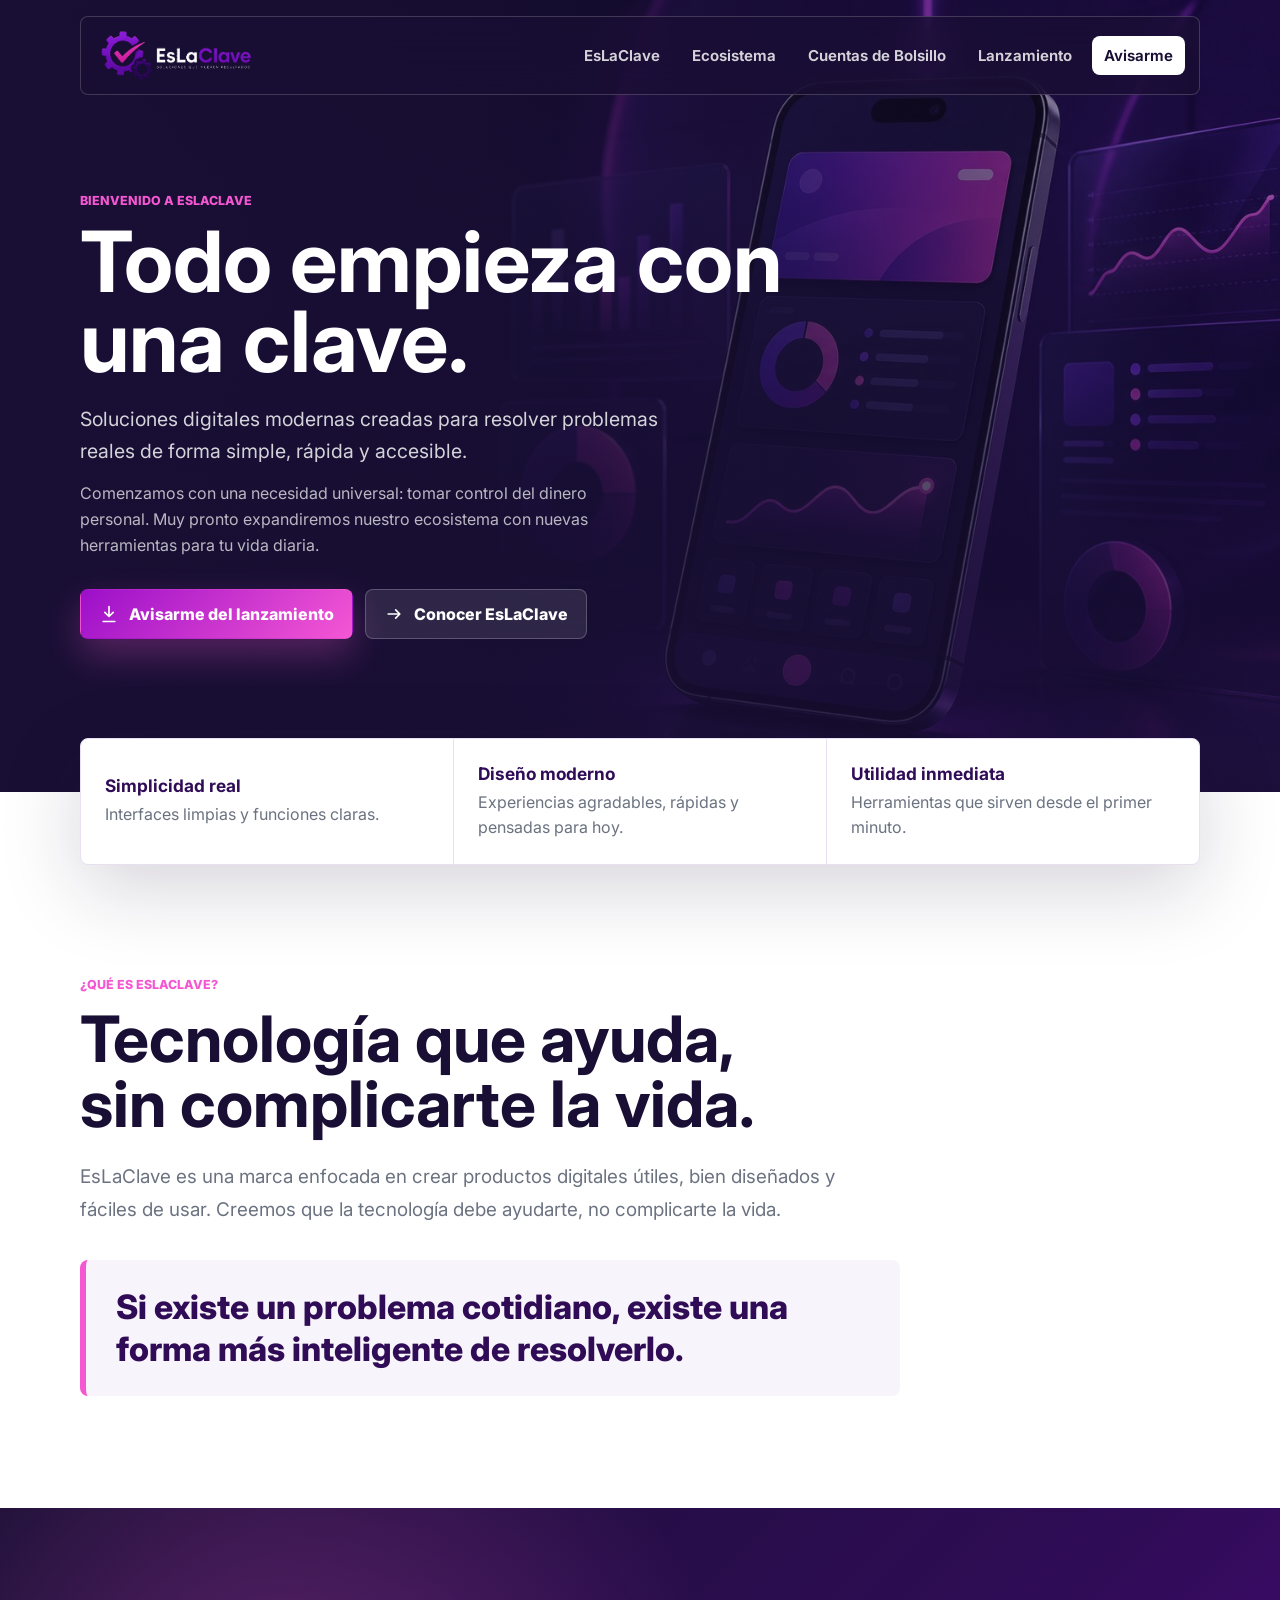
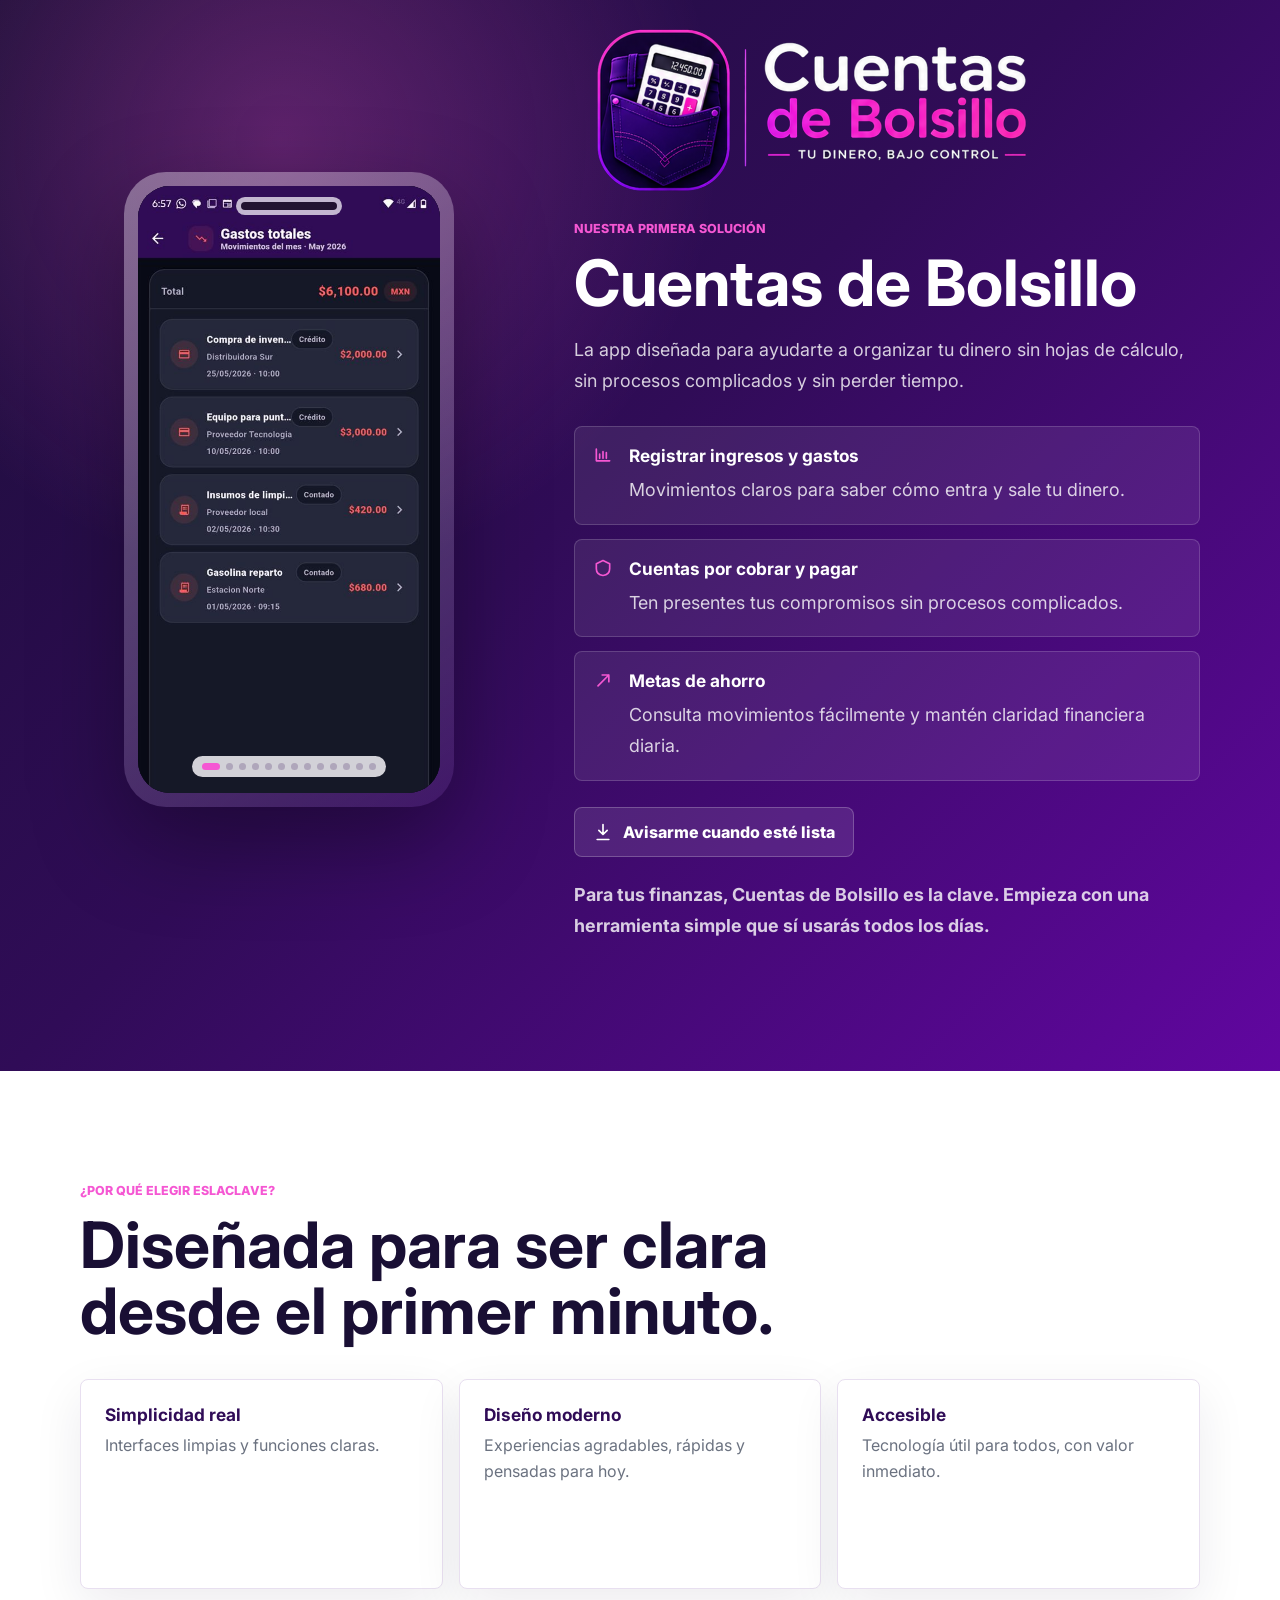
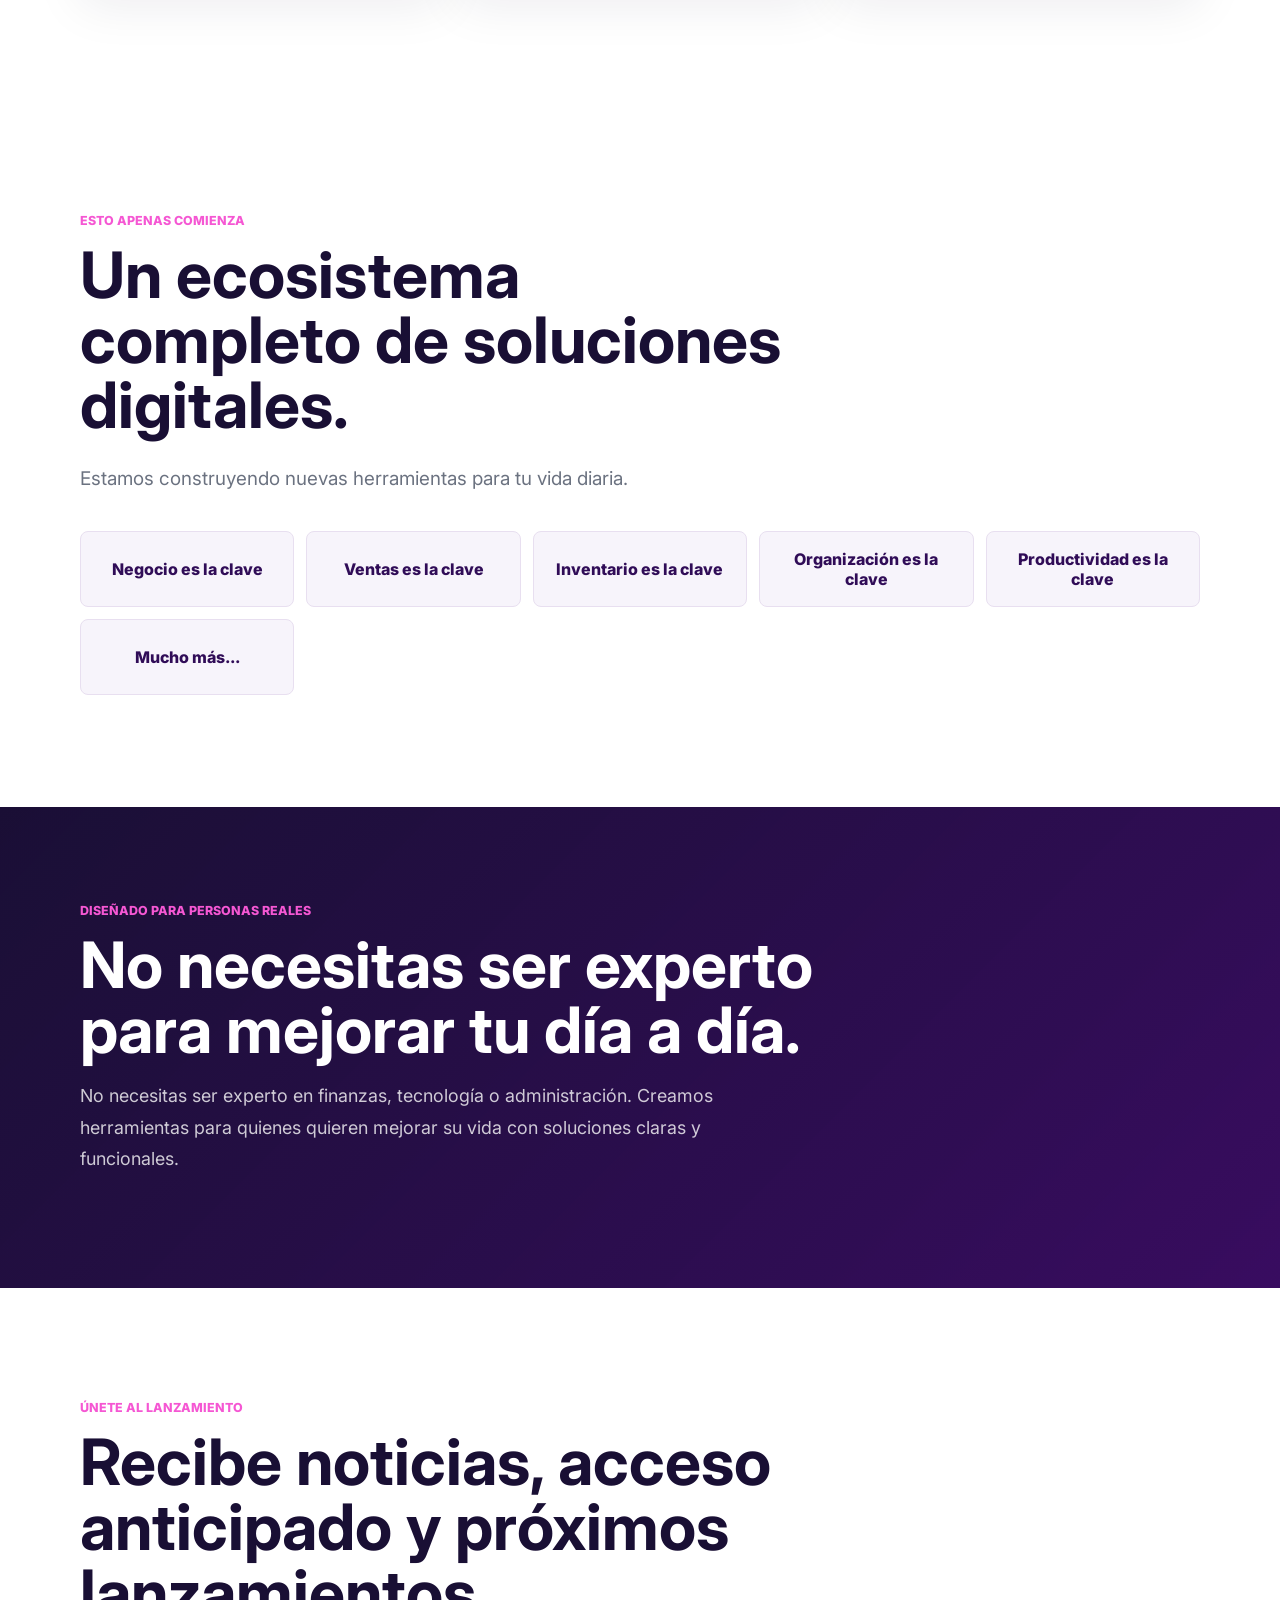
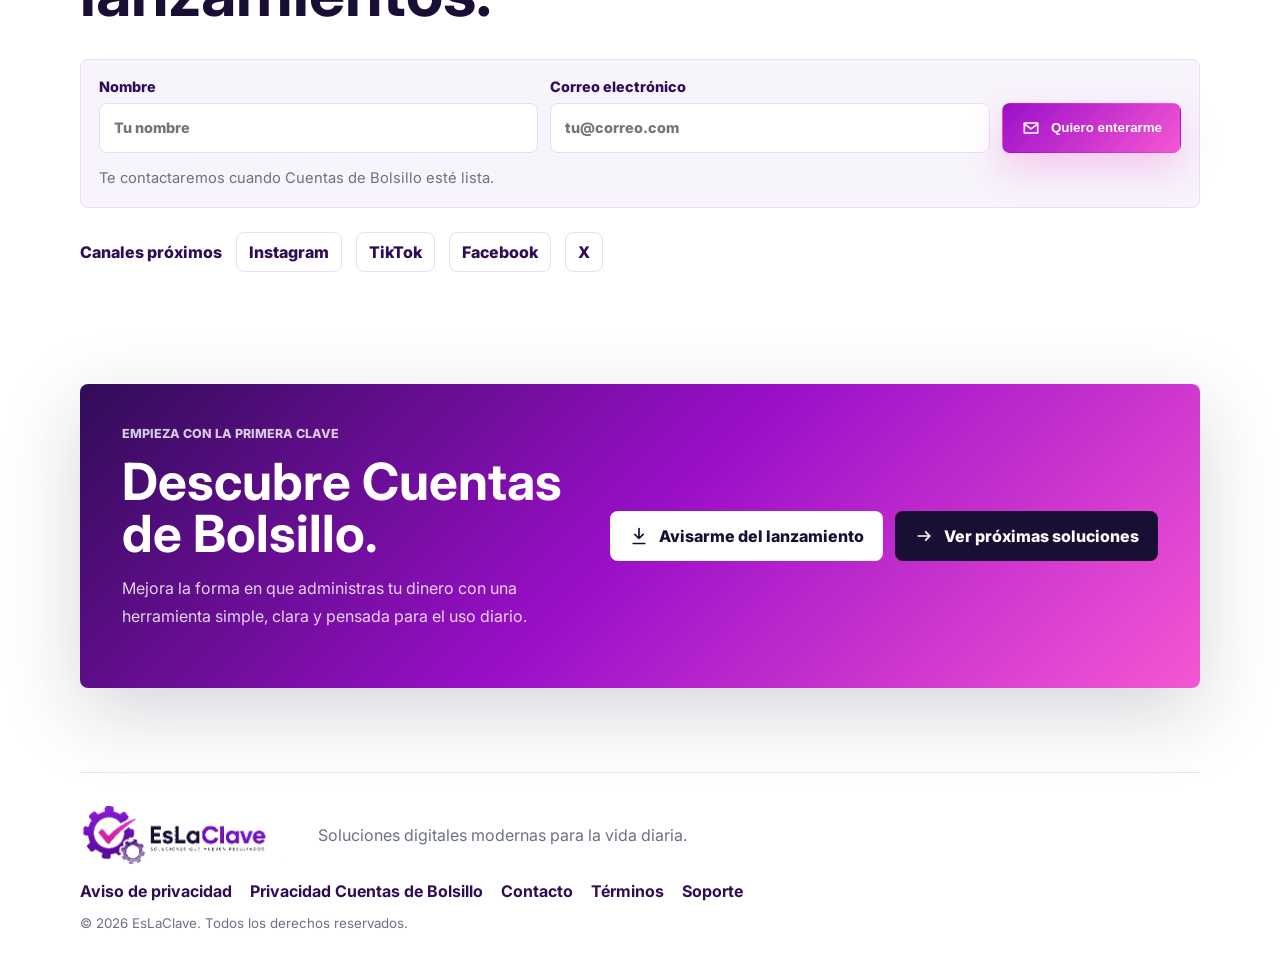
==== index.html @ a1407594 "Commit inicial" ====
<!doctype html>
<html lang="es">
  <head>
    <meta charset="utf-8">
    <meta name="viewport" content="width=device-width, initial-scale=1">
    <meta
      name="description"
      content="EsLaClave es un ecosistema de soluciones digitales simples, útiles y accesibles. Conoce Cuentas de Bolsillo, la app para organizar tus finanzas personales."
    >
    <title>EsLaClave | Soluciones digitales simples</title>
    <meta name="theme-color" content="#190f34">
    <link rel="icon" href="assets/brand/eslaclave-favicon.png" type="image/png" sizes="512x512">
    <link rel="apple-touch-icon" href="assets/brand/eslaclave-favicon.png">
    <link rel="preload" href="assets/eslaclave-hero-soluciones-digitales.jpg" as="image">
    <link rel="preconnect" href="https://fonts.googleapis.com">
    <link rel="preconnect" href="https://fonts.gstatic.com" crossorigin>
    <link
      href="https://fonts.googleapis.com/css2?family=Inter:wght@400;500;600;700;800&display=swap"
      rel="stylesheet"
    >
    <link rel="stylesheet" href="styles.css">
  </head>
  <body>
    <header class="site-header" data-header>
      <a class="brand" href="#inicio" aria-label="EsLaClave inicio">
        <img class="brand-logo" src="assets/brand/eslaclave-logo-horizontal-transparent.png" alt="EsLaClave">
      </a>

      <button class="menu-button" type="button" aria-label="Abrir navegación" aria-expanded="false" data-menu-button>
        <svg aria-hidden="true" viewBox="0 0 24 24">
          <path d="M4 7h16M4 12h16M4 17h16"></path>
        </svg>
      </button>

      <nav class="site-nav" aria-label="Navegación principal" data-nav>
        <a href="#que-es">EsLaClave</a>
        <a href="#ecosistema">Ecosistema</a>
        <a href="#producto">Cuentas de Bolsillo</a>
        <a href="#lanzamiento">Lanzamiento</a>
        <a class="nav-cta" href="#lanzamiento">Avisarme</a>
      </nav>
    </header>

    <main>
      <section class="hero" id="inicio" aria-labelledby="hero-title">
        <picture class="hero-media" aria-hidden="true">
          <source srcset="assets/eslaclave-hero-soluciones-digitales.jpg" type="image/jpeg">
          <img class="hero-image" src="assets/eslaclave-hero-soluciones-digitales.png" alt="">
        </picture>
        <div class="hero-overlay" aria-hidden="true"></div>
        <div class="hero-content">
          <p class="eyebrow">Bienvenido a EsLaClave</p>
          <h1 id="hero-title">Todo empieza con una clave.</h1>
          <p class="hero-copy">
            Soluciones digitales modernas creadas para resolver problemas reales de forma
            simple, rápida y accesible.
          </p>
          <p class="hero-copy hero-copy-secondary">
            Comenzamos con una necesidad universal: tomar control del dinero personal.
            Muy pronto expandiremos nuestro ecosistema con nuevas herramientas para tu vida diaria.
          </p>
          <div class="hero-actions">
            <a class="button button-primary" href="#descarga">
              <svg aria-hidden="true" viewBox="0 0 24 24">
                <path d="M12 3v12m0 0 5-5m-5 5-5-5M5 21h14"></path>
              </svg>
              Avisarme del lanzamiento
            </a>
            <a class="button button-secondary" href="#que-es">
              <svg aria-hidden="true" viewBox="0 0 24 24">
                <path d="M5 12h14m0 0-5-5m5 5-5 5"></path>
              </svg>
              Conocer EsLaClave
            </a>
          </div>
        </div>
      </section>

      <section class="trust-strip" aria-label="Promesas de marca">
        <div>
          <strong>Simplicidad real</strong>
          <span>Interfaces limpias y funciones claras.</span>
        </div>
        <div>
          <strong>Diseño moderno</strong>
          <span>Experiencias agradables, rápidas y pensadas para hoy.</span>
        </div>
        <div>
          <strong>Utilidad inmediata</strong>
          <span>Herramientas que sirven desde el primer minuto.</span>
        </div>
      </section>

      <section class="section about" id="que-es">
        <div class="section-heading">
          <p class="eyebrow">¿Qué es EsLaClave?</p>
          <h2>Tecnología que ayuda, sin complicarte la vida.</h2>
        </div>
        <p class="section-lead">
          EsLaClave es una marca enfocada en crear productos digitales útiles, bien diseñados
          y fáciles de usar. Creemos que la tecnología debe ayudarte, no complicarte la vida.
        </p>
        <blockquote class="brand-quote">
          Si existe un problema cotidiano, existe una forma más inteligente de resolverlo.
        </blockquote>
      </section>

      <section class="product-band" id="producto" aria-labelledby="product-title">
        <div class="phone-shell" aria-label="Capturas de Cuentas de Bolsillo">
          <div class="phone-screen">
            <div class="phone-top"></div>
            <div class="phone-carousel" data-phone-carousel>
              <div class="phone-track" data-phone-track>
                <img class="phone-slide is-active" src="assets/cdb/screens/cdb-gastos-totales.jpg" alt="Pantalla de gastos totales en Cuentas de Bolsillo">
                <img class="phone-slide" src="assets/cdb/screens/cdb-estados-de-cuenta.jpg" alt="Pantalla de estados de cuenta en Cuentas de Bolsillo" loading="lazy">
                <img class="phone-slide" src="assets/cdb/screens/cdb-detalle-meta-ahorro.jpg" alt="Pantalla de detalle de meta de ahorro en Cuentas de Bolsillo" loading="lazy">
                <img class="phone-slide" src="assets/cdb/screens/cdb-ingresos-totales.jpg" alt="Pantalla de ingresos totales en Cuentas de Bolsillo" loading="lazy">
                <img class="phone-slide" src="assets/cdb/screens/cdb-cuentas-por-pagar.jpg" alt="Pantalla de cuentas por pagar en Cuentas de Bolsillo" loading="lazy">
                <img class="phone-slide" src="assets/cdb/screens/cdb-resumen-financiero.jpg" alt="Pantalla de resumen financiero en Cuentas de Bolsillo" loading="lazy">
                <img class="phone-slide" src="assets/cdb/screens/cdb-dashboard-gastos.jpg" alt="Panel de gastos en Cuentas de Bolsillo" loading="lazy">
                <img class="phone-slide" src="assets/cdb/screens/cdb-registrar-ingreso.jpg" alt="Formulario para registrar ingreso en Cuentas de Bolsillo" loading="lazy">
                <img class="phone-slide" src="assets/cdb/screens/cdb-dashboard-ingresos.jpg" alt="Panel de ingresos en Cuentas de Bolsillo" loading="lazy">
                <img class="phone-slide" src="assets/cdb/screens/cdb-cuentas-por-cobrar.jpg" alt="Pantalla de cuentas por cobrar en Cuentas de Bolsillo" loading="lazy">
                <img class="phone-slide" src="assets/cdb/screens/cdb-metas-de-ahorro.jpg" alt="Pantalla de metas de ahorro en Cuentas de Bolsillo" loading="lazy">
                <img class="phone-slide" src="assets/cdb/screens/cdb-registrar-cuenta-por-cobrar.jpg" alt="Formulario para registrar cuenta por cobrar en Cuentas de Bolsillo" loading="lazy">
                <img class="phone-slide" src="assets/cdb/screens/cdb-registrar-gasto-a-credito.jpg" alt="Formulario para registrar gasto a crédito en Cuentas de Bolsillo" loading="lazy">
              </div>
            </div>
            <div class="phone-dots" aria-label="Seleccionar captura" data-phone-dots></div>
          </div>
        </div>

        <div class="product-copy">
          <img class="product-logo" src="assets/brand/cuentas-de-bolsillo-logo-horizontal.png" alt="Cuentas de Bolsillo">
          <p class="eyebrow">Nuestra primera solución</p>
          <h2 id="product-title">Cuentas de Bolsillo</h2>
          <p>
            La app diseñada para ayudarte a organizar tu dinero sin hojas de cálculo, sin
            procesos complicados y sin perder tiempo.
          </p>
          <div class="feature-list">
            <article>
              <svg aria-hidden="true" viewBox="0 0 24 24">
                <path d="M4 19V5m0 14h16M8 16v-5m4 5V8m4 8v-7"></path>
              </svg>
              <div>
                <h3>Registrar ingresos y gastos</h3>
                <p>Movimientos claros para saber cómo entra y sale tu dinero.</p>
              </div>
            </article>
            <article>
              <svg aria-hidden="true" viewBox="0 0 24 24">
                <path d="M12 3 4 7v6c0 5 3.4 7.5 8 8 4.6-.5 8-3 8-8V7l-8-4Z"></path>
              </svg>
              <div>
                <h3>Cuentas por cobrar y pagar</h3>
                <p>Ten presentes tus compromisos sin procesos complicados.</p>
              </div>
            </article>
            <article>
              <svg aria-hidden="true" viewBox="0 0 24 24">
                <path d="M6 19 19 6m0 0h-8m8 0v8"></path>
              </svg>
              <div>
                <h3>Metas de ahorro</h3>
                <p>Consulta movimientos fácilmente y mantén claridad financiera diaria.</p>
              </div>
            </article>
          </div>
          <a class="button button-secondary product-cta" href="#lanzamiento">
            <svg aria-hidden="true" viewBox="0 0 24 24">
              <path d="M12 3v12m0 0 5-5m-5 5-5-5M5 21h14"></path>
            </svg>
            Avisarme cuando esté lista
          </a>
          <p class="product-note">
            Para tus finanzas, Cuentas de Bolsillo es la clave. Empieza con una herramienta
            simple que sí usarás todos los días.
          </p>
        </div>
      </section>

      <section class="section confidence" id="ecosistema">
        <div class="section-heading">
          <p class="eyebrow">¿Por qué elegir EsLaClave?</p>
          <h2>Diseñada para ser clara desde el primer minuto.</h2>
        </div>
        <div class="cards">
          <article class="card">
            <h3>Simplicidad real</h3>
            <p>Interfaces limpias y funciones claras.</p>
          </article>
          <article class="card">
            <h3>Diseño moderno</h3>
            <p>Experiencias agradables, rápidas y pensadas para hoy.</p>
          </article>
          <article class="card">
            <h3>Accesible</h3>
            <p>Tecnología útil para todos, con valor inmediato.</p>
          </article>
        </div>
      </section>

      <section class="section roadmap" aria-labelledby="roadmap-title">
        <div class="section-heading">
          <p class="eyebrow">Esto apenas comienza</p>
          <h2 id="roadmap-title">Un ecosistema completo de soluciones digitales.</h2>
        </div>
        <p class="section-lead">
          Estamos construyendo nuevas herramientas para tu vida diaria.
        </p>
        <div class="pill-grid" aria-label="Próximas soluciones de EsLaClave">
          <span>Negocio es la clave</span>
          <span>Ventas es la clave</span>
          <span>Inventario es la clave</span>
          <span>Organización es la clave</span>
          <span>Productividad es la clave</span>
          <span>Mucho más...</span>
        </div>
      </section>

      <section class="people-band" aria-labelledby="people-title">
        <div class="people-content">
          <p class="eyebrow">Diseñado para personas reales</p>
          <h2 id="people-title">No necesitas ser experto para mejorar tu día a día.</h2>
          <p>
            No necesitas ser experto en finanzas, tecnología o administración. Creamos herramientas
            para quienes quieren mejorar su vida con soluciones claras y funcionales.
          </p>
        </div>
      </section>

      <section class="section launch" id="lanzamiento" aria-labelledby="launch-title">
        <div class="section-heading">
          <p class="eyebrow">Únete al lanzamiento</p>
          <h2 id="launch-title">Recibe noticias, acceso anticipado y próximos lanzamientos.</h2>
        </div>
        <form class="signup-form" action="mailto:hola@eslaclave.com" method="post" enctype="text/plain" data-signup-form>
          <label>
            <span>Nombre</span>
            <input type="text" name="nombre" autocomplete="name" placeholder="Tu nombre" required>
          </label>
          <label>
            <span>Correo electrónico</span>
            <input type="email" name="correo" autocomplete="email" placeholder="tu@correo.com" required>
          </label>
          <button class="button button-primary" type="submit">
            <svg aria-hidden="true" viewBox="0 0 24 24">
              <path d="M4 6h16v12H4z"></path>
              <path d="m4 7 8 6 8-6"></path>
            </svg>
            Quiero enterarme
          </button>
          <p class="form-note" data-form-status>Te contactaremos cuando Cuentas de Bolsillo esté lista.</p>
        </form>
        <div class="social-links" aria-label="Canales próximos">
          <span>Canales próximos</span>
          <span class="social-chip">Instagram</span>
          <span class="social-chip">TikTok</span>
          <span class="social-chip">Facebook</span>
          <span class="social-chip">X</span>
        </div>
      </section>

      <section class="download" id="descarga" aria-labelledby="download-title">
        <div>
          <p class="eyebrow">Empieza con la primera clave</p>
          <h2 id="download-title">Descubre Cuentas de Bolsillo.</h2>
          <p>
            Mejora la forma en que administras tu dinero con una herramienta simple,
            clara y pensada para el uso diario.
          </p>
        </div>
        <div class="download-actions">
          <a class="button button-primary" href="#lanzamiento">
            <svg aria-hidden="true" viewBox="0 0 24 24">
              <path d="M12 3v12m0 0 5-5m-5 5-5-5M5 21h14"></path>
            </svg>
            Avisarme del lanzamiento
          </a>
          <a class="button button-dark" href="#ecosistema">
            <svg aria-hidden="true" viewBox="0 0 24 24">
              <path d="M5 12h14m0 0-5-5m5 5-5 5"></path>
            </svg>
            Ver próximas soluciones
          </a>
        </div>
      </section>
    </main>

    <footer class="site-footer">
      <a class="brand" href="#inicio" aria-label="EsLaClave inicio">
        <img class="brand-logo brand-logo-footer" src="assets/brand/eslaclave-logo-horizontal-dark-text.png" alt="EsLaClave">
      </a>
      <p>Soluciones digitales modernas para la vida diaria.</p>
      <nav class="footer-links" aria-label="Enlaces legales y soporte">
        <a href="aviso-de-privacidad.html">Aviso de privacidad</a>
        <a href="politica-privacidad-cuentas-de-bolsillo.html">Privacidad Cuentas de Bolsillo</a>
        <a href="mailto:hola@eslaclave.com">Contacto</a>
        <a href="terminos.html">Términos</a>
        <a href="mailto:hola@eslaclave.com?subject=Soporte%20EsLaClave">Soporte</a>
      </nav>
      <small>© 2026 EsLaClave. Todos los derechos reservados.</small>
    </footer>

    <script>
      const button = document.querySelector("[data-menu-button]");
      const nav = document.querySelector("[data-nav]");
      const form = document.querySelector("[data-signup-form]");
      const status = document.querySelector("[data-form-status]");
      const phoneCarousel = document.querySelector("[data-phone-carousel]");

      button?.addEventListener("click", () => {
        const isOpen = nav.classList.toggle("is-open");
        button.setAttribute("aria-expanded", String(isOpen));
      });

      form?.addEventListener("submit", (event) => {
        event.preventDefault();

        if (!form.reportValidity()) {
          return;
        }

        const data = new FormData(form);
        const nombre = data.get("nombre");
        const correo = data.get("correo");
        const subject = encodeURIComponent("Quiero enterarme de EsLaClave");
        const body = encodeURIComponent(
          `Hola, quiero recibir noticias del lanzamiento de Cuentas de Bolsillo.\n\nNombre: ${nombre}\nCorreo: ${correo}`
        );

        status.textContent = "Se abrirá tu correo para enviar la solicitud.";
        window.location.href = `mailto:hola@eslaclave.com?subject=${subject}&body=${body}`;
      });
      if (phoneCarousel) {
        const track = document.querySelector("[data-phone-track]");
        const slides = Array.from(phoneCarousel.querySelectorAll(".phone-slide"));
        const dots = document.querySelector("[data-phone-dots]");
        let activeIndex = 0;
        let timer;

        const render = () => {
          track.style.transform = `translateX(-${activeIndex * 100}%)`;
          dots.querySelectorAll(".phone-dot").forEach((dot, index) => {
            dot.classList.toggle("is-active", index === activeIndex);
            dot.setAttribute("aria-current", index === activeIndex ? "true" : "false");
          });
        };

        const goTo = (index) => {
          activeIndex = (index + slides.length) % slides.length;
          render();
        };

        const start = () => {
          timer = window.setInterval(() => goTo(activeIndex + 1), 3600);
        };

        const restart = () => {
          window.clearInterval(timer);
          start();
        };

        slides.forEach((_, index) => {
          const dot = document.createElement("button");
          dot.className = "phone-dot";
          dot.type = "button";
          dot.setAttribute("aria-label", `Ver captura ${index + 1}`);
          dot.addEventListener("click", () => {
            goTo(index);
            restart();
          });
          dots.appendChild(dot);
        });

        render();
        start();
      }
    </script>
  </body>
</html>
---- styles.css ----
:root {
  --purple: #9b0fc9;
  --purple-strong: #6106a0;
  --violet: #300c57;
  --ink: #190f34;
  --pink: #f557d3;
  --pink-deep: #e32bcd;
  --white: #ffffff;
  --mist: #f7f4fb;
  --line: #e8dff0;
  --text: #21162f;
  --muted: #6b7280;
  --shadow: 0 24px 80px rgba(25, 15, 52, 0.18);
}

* {
  box-sizing: border-box;
}

html {
  scroll-behavior: smooth;
}

body {
  margin: 0;
  font-family: "Inter", Arial, sans-serif;
  color: var(--text);
  background: var(--white);
}

a {
  color: inherit;
  text-decoration: none;
}

svg {
  width: 20px;
  height: 20px;
  fill: none;
  stroke: currentColor;
  stroke-linecap: round;
  stroke-linejoin: round;
  stroke-width: 2;
  flex: 0 0 auto;
}

.site-header {
  position: fixed;
  z-index: 20;
  top: 16px;
  left: 50%;
  width: min(1120px, calc(100% - 32px));
  min-height: 64px;
  display: flex;
  align-items: center;
  justify-content: space-between;
  gap: 24px;
  padding: 12px 14px 12px 18px;
  color: var(--white);
  background: rgba(25, 15, 52, 0.72);
  border: 1px solid rgba(255, 255, 255, 0.18);
  border-radius: 8px;
  backdrop-filter: blur(18px);
  transform: translateX(-50%);
}

.brand {
  display: inline-flex;
  align-items: center;
  gap: 10px;
  font-weight: 800;
}

.brand-logo {
  width: clamp(130px, 15vw, 172px);
  height: auto;
  display: block;
  border-radius: 6px;
}

.brand-logo-footer {
  width: clamp(150px, 18vw, 210px);
}

.brand-mark {
  display: grid;
  width: 36px;
  height: 36px;
  place-items: center;
  color: var(--white);
  background: linear-gradient(135deg, var(--purple), var(--pink));
  border-radius: 8px;
  box-shadow: 0 10px 30px rgba(245, 87, 211, 0.32);
}

.brand-mark img {
  width: 100%;
  height: 100%;
  display: block;
  object-fit: cover;
  border-radius: inherit;
}

.site-nav {
  display: flex;
  align-items: center;
  gap: 8px;
  font-size: 0.94rem;
  font-weight: 650;
}

.site-nav a {
  padding: 10px 12px;
  border-radius: 8px;
  color: rgba(255, 255, 255, 0.82);
}

.site-nav a:hover,
.site-nav a:focus-visible {
  color: var(--white);
  background: rgba(255, 255, 255, 0.1);
  outline: none;
}

.site-nav .nav-cta {
  color: var(--ink);
  background: var(--white);
}

.menu-button {
  display: none;
  width: 44px;
  height: 44px;
  place-items: center;
  color: var(--white);
  background: rgba(255, 255, 255, 0.1);
  border: 1px solid rgba(255, 255, 255, 0.22);
  border-radius: 8px;
}

.hero {
  position: relative;
  min-height: 88vh;
  display: grid;
  align-items: center;
  overflow: hidden;
  padding: 128px 24px 88px;
  color: var(--white);
  background: var(--ink);
}

.hero-media,
.hero-image,
.hero-overlay {
  position: absolute;
  inset: 0;
}

.hero-media {
  display: block;
}

.hero-image {
  width: 100%;
  height: 100%;
  object-fit: cover;
  object-position: center;
}

.hero-overlay {
  background:
    linear-gradient(90deg, rgba(25, 15, 52, 0.98) 0%, rgba(25, 15, 52, 0.86) 38%, rgba(25, 15, 52, 0.28) 100%),
    linear-gradient(0deg, rgba(25, 15, 52, 0.72), rgba(25, 15, 52, 0));
}

.hero-content {
  position: relative;
  z-index: 1;
  width: min(1120px, 100%);
  margin: 0 auto;
}

.eyebrow {
  margin: 0 0 14px;
  color: var(--pink);
  font-size: 0.78rem;
  font-weight: 800;
  letter-spacing: 0;
  text-transform: uppercase;
}

h1,
h2,
h3,
p {
  overflow-wrap: anywhere;
}

h1 {
  max-width: 720px;
  margin: 0;
  font-size: clamp(3rem, 6.6vw, 5.8rem);
  line-height: 0.94;
  letter-spacing: 0;
}

.hero-copy {
  max-width: 600px;
  margin: 22px 0 0;
  color: rgba(255, 255, 255, 0.82);
  font-size: clamp(1.02rem, 1.55vw, 1.22rem);
  line-height: 1.65;
}

.hero-copy-secondary {
  max-width: 560px;
  margin-top: 12px;
  color: rgba(255, 255, 255, 0.7);
  font-size: 1rem;
}

.hero-actions,
.download-actions {
  display: flex;
  flex-wrap: wrap;
  gap: 12px;
  margin-top: 30px;
}

.button {
  display: inline-flex;
  min-height: 50px;
  align-items: center;
  justify-content: center;
  gap: 10px;
  padding: 0 18px;
  border: 1px solid transparent;
  border-radius: 8px;
  font-weight: 800;
}

.button-primary {
  color: var(--white);
  background: linear-gradient(135deg, var(--purple), var(--pink));
  box-shadow: 0 16px 36px rgba(245, 87, 211, 0.28);
}

.button-secondary {
  color: var(--white);
  background: rgba(255, 255, 255, 0.1);
  border-color: rgba(255, 255, 255, 0.22);
}

.button-dark {
  color: var(--white);
  background: var(--ink);
}

.trust-strip {
  width: min(1120px, calc(100% - 32px));
  display: grid;
  grid-template-columns: repeat(3, 1fr);
  gap: 1px;
  margin: -54px auto 0;
  position: relative;
  z-index: 2;
  overflow: hidden;
  background: var(--line);
  border: 1px solid var(--line);
  border-radius: 8px;
  box-shadow: var(--shadow);
}

.trust-strip div {
  display: grid;
  gap: 6px;
  min-height: 118px;
  align-content: center;
  padding: 24px;
  background: var(--white);
}

.trust-strip strong {
  color: var(--violet);
  font-size: 1.08rem;
}

.trust-strip span {
  color: var(--muted);
  line-height: 1.55;
}

.section {
  width: min(1120px, calc(100% - 32px));
  margin: 0 auto;
  padding: 112px 0;
}

.section-heading {
  max-width: 720px;
}

h2 {
  margin: 0;
  color: var(--ink);
  font-size: clamp(2rem, 5vw, 4.2rem);
  line-height: 1.02;
  letter-spacing: 0;
}

.section-lead {
  max-width: 760px;
  margin: 24px 0 0;
  color: var(--muted);
  font-size: 1.18rem;
  line-height: 1.75;
}

.brand-quote {
  max-width: 820px;
  margin: 34px 0 0;
  padding: 26px 30px;
  color: var(--violet);
  font-size: clamp(1.35rem, 3vw, 2.1rem);
  font-weight: 800;
  line-height: 1.25;
  background: var(--mist);
  border-left: 6px solid var(--pink);
  border-radius: 8px;
}

.pill-grid {
  display: grid;
  grid-template-columns: repeat(auto-fit, minmax(190px, 1fr));
  gap: 12px;
  margin-top: 36px;
}

.pill-grid span {
  min-height: 76px;
  display: grid;
  place-items: center;
  padding: 16px;
  color: var(--violet);
  font-weight: 800;
  text-align: center;
  background: var(--mist);
  border: 1px solid var(--line);
  border-radius: 8px;
}

.product-band {
  display: grid;
  grid-template-columns: minmax(280px, 0.8fr) minmax(320px, 1.2fr);
  gap: clamp(34px, 6vw, 76px);
  align-items: center;
  padding: 112px max(24px, calc((100vw - 1120px) / 2));
  color: var(--white);
  background:
    radial-gradient(circle at 22% 20%, rgba(245, 87, 211, 0.28), transparent 32%),
    linear-gradient(135deg, var(--ink), var(--violet) 48%, var(--purple-strong));
}

.phone-shell {
  justify-self: center;
  width: min(330px, 100%);
  aspect-ratio: 0.52;
  padding: 14px;
  border-radius: 42px;
  background: linear-gradient(145deg, rgba(255, 255, 255, 0.36), rgba(255, 255, 255, 0.05));
  box-shadow: 0 34px 90px rgba(0, 0, 0, 0.34);
}

.phone-screen {
  height: 100%;
  position: relative;
  padding: 0;
  overflow: hidden;
  background: #0f0820;
  border-radius: 32px;
}

.phone-top {
  position: absolute;
  z-index: 3;
  top: 16px;
  left: 50%;
  width: 96px;
  height: 8px;
  background: #221331;
  border-radius: 999px;
  box-shadow: 0 0 0 5px rgba(253, 250, 255, 0.72);
  transform: translateX(-50%);
}

.phone-carousel {
  position: absolute;
  inset: 0;
  width: 100%;
  height: 100%;
  overflow: hidden;
  background: #0f0820;
  border: 0;
  border-radius: 0;
  box-shadow: inset 0 0 0 1px rgba(255, 255, 255, 0.04);
}

.phone-track {
  height: 100%;
  display: flex;
  transition: transform 520ms ease;
}

.phone-slide {
  width: 100%;
  height: 100%;
  flex: 0 0 100%;
  object-fit: cover;
  object-position: top center;
}

.phone-dots {
  position: absolute;
  z-index: 3;
  left: 50%;
  bottom: 16px;
  display: flex;
  justify-content: center;
  gap: 6px;
  min-height: 18px;
  padding: 7px 10px;
  background: rgba(253, 250, 255, 0.82);
  border-radius: 999px;
  backdrop-filter: blur(10px);
  transform: translateX(-50%);
}

.phone-dot {
  width: 7px;
  height: 7px;
  padding: 0;
  background: rgba(48, 12, 87, 0.22);
  border: 0;
  border-radius: 999px;
  cursor: pointer;
}

.phone-dot.is-active {
  width: 18px;
  background: var(--pink);
}

.balance-card {
  display: grid;
  gap: 8px;
  padding: 22px;
  color: var(--white);
  background: linear-gradient(135deg, var(--violet), var(--purple), var(--pink));
  border-radius: 8px;
}

.balance-card span,
.finance-row span {
  color: inherit;
  opacity: 0.76;
  font-size: 0.82rem;
  font-weight: 700;
}

.balance-card strong {
  font-size: 2rem;
}

.mini-chart {
  height: 132px;
  display: flex;
  align-items: end;
  gap: 10px;
  padding: 16px;
  background: #f1e7f7;
  border-radius: 8px;
}

.mini-chart i {
  flex: 1;
  min-width: 0;
  background: linear-gradient(180deg, var(--pink), var(--purple));
  border-radius: 8px 8px 3px 3px;
}

.finance-row {
  display: flex;
  justify-content: space-between;
  gap: 14px;
  padding: 14px;
  color: var(--ink);
  background: #ffffff;
  border: 1px solid #eee2f4;
  border-radius: 8px;
}

.product-copy p:not(.eyebrow) {
  max-width: 650px;
  color: rgba(255, 255, 255, 0.8);
  font-size: 1.12rem;
  line-height: 1.75;
}

.product-logo {
  width: min(470px, 100%);
  height: auto;
  display: block;
  margin: 0 0 24px;
}

.product-cta {
  margin-top: 26px;
}

.product-note {
  margin-top: 22px;
  font-weight: 700;
}

.product-copy h2 {
  color: var(--white);
}

.feature-list {
  display: grid;
  gap: 14px;
  margin-top: 30px;
}

.feature-list article {
  display: flex;
  gap: 16px;
  padding: 18px;
  background: rgba(255, 255, 255, 0.08);
  border: 1px solid rgba(255, 255, 255, 0.16);
  border-radius: 8px;
}

.feature-list svg {
  color: var(--pink);
}

.feature-list h3,
.card h3 {
  margin: 0 0 8px;
  font-size: 1.08rem;
}

.feature-list p,
.card p {
  margin: 0;
  color: rgba(255, 255, 255, 0.72);
  line-height: 1.6;
}

.cards {
  display: grid;
  grid-template-columns: repeat(3, 1fr);
  gap: 16px;
  margin-top: 36px;
}

.card {
  min-height: 210px;
  padding: 24px;
  background: var(--white);
  border: 1px solid var(--line);
  border-radius: 8px;
  box-shadow: 0 16px 50px rgba(25, 15, 52, 0.08);
}

.card h3 {
  color: var(--violet);
}

.card p {
  color: var(--muted);
}

.people-band {
  padding: 96px 24px;
  color: var(--white);
  background:
    linear-gradient(135deg, rgba(25, 15, 52, 0.96), rgba(48, 12, 87, 0.92)),
    linear-gradient(135deg, var(--violet), var(--purple));
}

.people-content {
  width: min(1120px, 100%);
  margin: 0 auto;
}

.people-content h2 {
  max-width: 760px;
  color: var(--white);
}

.people-content p:not(.eyebrow) {
  max-width: 720px;
  color: rgba(255, 255, 255, 0.78);
  font-size: 1.12rem;
  line-height: 1.75;
}

.signup-form {
  display: grid;
  grid-template-columns: repeat(2, minmax(220px, 1fr)) auto;
  gap: 12px;
  align-items: end;
  margin-top: 34px;
  padding: 18px;
  background: var(--mist);
  border: 1px solid var(--line);
  border-radius: 8px;
}

.signup-form label {
  display: grid;
  gap: 8px;
  color: var(--violet);
  font-size: 0.9rem;
  font-weight: 800;
}

.signup-form input {
  width: 100%;
  min-height: 50px;
  padding: 0 14px;
  color: var(--text);
  background: var(--white);
  border: 1px solid var(--line);
  border-radius: 8px;
  font: inherit;
}

.signup-form input:focus {
  border-color: var(--purple);
  outline: 3px solid rgba(155, 15, 201, 0.14);
}

.form-note {
  grid-column: 1 / -1;
  margin: 2px 0 0;
  color: var(--muted);
  font-size: 0.92rem;
  line-height: 1.5;
}

.social-links {
  display: flex;
  flex-wrap: wrap;
  gap: 10px;
  align-items: center;
  margin-top: 24px;
  color: var(--muted);
}

.social-links span {
  margin-right: 4px;
  color: var(--violet);
  font-weight: 800;
}

.social-links a,
.social-chip {
  padding: 9px 12px;
  color: var(--violet);
  font-weight: 800;
  background: var(--white);
  border: 1px solid var(--line);
  border-radius: 8px;
}

.download {
  width: min(1120px, calc(100% - 32px));
  display: grid;
  grid-template-columns: 1fr auto;
  gap: 28px;
  align-items: center;
  margin: 0 auto 84px;
  padding: 42px;
  color: var(--white);
  background: linear-gradient(135deg, var(--violet), var(--purple), var(--pink));
  border-radius: 8px;
  box-shadow: var(--shadow);
}

.download h2 {
  color: var(--white);
  font-size: clamp(1.9rem, 4vw, 3.3rem);
}

.download p:not(.eyebrow) {
  max-width: 680px;
  color: rgba(255, 255, 255, 0.82);
  line-height: 1.7;
}

.download .eyebrow {
  color: var(--white);
  opacity: 0.78;
}

.download-actions {
  justify-content: flex-end;
  margin-top: 0;
}

.download .button-primary {
  background: var(--white);
  color: var(--ink);
  box-shadow: none;
}

.site-footer {
  width: min(1120px, calc(100% - 32px));
  display: grid;
  grid-template-columns: auto 1fr;
  align-items: center;
  gap: 14px 28px;
  margin: 0 auto;
  padding: 30px 0 46px;
  color: var(--muted);
  border-top: 1px solid var(--line);
}

.site-footer .brand {
  color: var(--ink);
}

.site-footer p {
  margin: 0;
}

.footer-links {
  display: flex;
  flex-wrap: wrap;
  grid-column: 1 / -1;
  gap: 12px 18px;
}

.footer-links a {
  color: var(--violet);
  font-weight: 700;
}

.site-footer small {
  grid-column: 1 / -1;
}

.legal-page {
  min-height: 100vh;
  padding: 40px 24px 72px;
  color: var(--text);
  background:
    linear-gradient(135deg, rgba(25, 15, 52, 0.94), rgba(48, 12, 87, 0.84)),
    linear-gradient(135deg, var(--violet), var(--purple));
}

.legal-brand {
  width: min(920px, 100%);
  margin: 0 auto;
  color: var(--white);
}

.legal-content {
  width: min(920px, 100%);
  margin: 52px auto 0;
  padding: clamp(28px, 5vw, 56px);
  background: var(--white);
  border: 1px solid rgba(255, 255, 255, 0.22);
  border-radius: 8px;
  box-shadow: var(--shadow);
}

.legal-content h1 {
  max-width: 760px;
  color: var(--ink);
  font-size: clamp(2.4rem, 6vw, 4.6rem);
}

.legal-content h2 {
  max-width: 760px;
  margin: 34px 0 12px;
  color: var(--violet);
  font-size: clamp(1.35rem, 3vw, 2rem);
  line-height: 1.18;
}

.legal-content p:not(.eyebrow) {
  max-width: 760px;
  color: var(--muted);
  font-size: 1.08rem;
  line-height: 1.75;
}

.legal-content ul {
  max-width: 760px;
  margin: 14px 0 22px;
  padding-left: 22px;
  color: var(--muted);
  font-size: 1.08rem;
  line-height: 1.75;
}

.legal-content li::marker {
  color: var(--pink-deep);
}

.legal-content a:not(.button) {
  color: var(--purple);
  font-weight: 800;
}

.legal-content-long {
  padding-bottom: clamp(34px, 6vw, 64px);
}

.legal-updated {
  margin-top: 18px;
  color: var(--violet) !important;
  font-weight: 800;
}

.legal-contact {
  max-width: 760px;
  margin-top: 12px;
  padding: 20px;
  color: var(--violet);
  font-style: normal;
  font-size: 1.08rem;
  line-height: 1.75;
  background: var(--mist);
  border: 1px solid var(--line);
  border-radius: 8px;
}

.legal-button {
  margin-top: 20px;
}

@media (max-width: 820px) {
  .site-header {
    align-items: flex-start;
    flex-wrap: wrap;
  }

  .menu-button {
    display: grid;
  }

  .site-nav {
    display: none;
    width: 100%;
    flex-direction: column;
    align-items: stretch;
    padding-top: 8px;
  }

  .site-nav.is-open {
    display: flex;
  }

  .site-nav a {
    width: 100%;
  }

  .hero {
    min-height: 84vh;
    padding-top: 128px;
  }

  .hero-overlay {
    background:
      linear-gradient(180deg, rgba(25, 15, 52, 0.96) 0%, rgba(25, 15, 52, 0.8) 52%, rgba(25, 15, 52, 0.64) 100%);
  }

  .trust-strip,
  .cards,
  .pill-grid,
  .product-band,
  .download,
  .signup-form {
    grid-template-columns: 1fr;
  }

  .product-band {
    padding-top: 84px;
    padding-bottom: 84px;
  }

  .download {
    padding: 30px 22px;
  }

  .download-actions {
    justify-content: flex-start;
  }

  .site-footer {
    align-items: flex-start;
    grid-template-columns: 1fr;
  }
}

@media (max-width: 520px) {
  .site-header {
    top: 10px;
    width: calc(100% - 20px);
  }

  .hero {
    padding-inline: 16px;
  }

  h1 {
    font-size: clamp(2.55rem, 13vw, 3.8rem);
  }

  .button {
    width: 100%;
  }

  .trust-strip,
  .section,
  .download,
  .site-footer {
    width: calc(100% - 24px);
  }

  .section {
    padding: 76px 0;
  }

  .trust-strip div,
  .card {
    padding: 20px;
  }
}
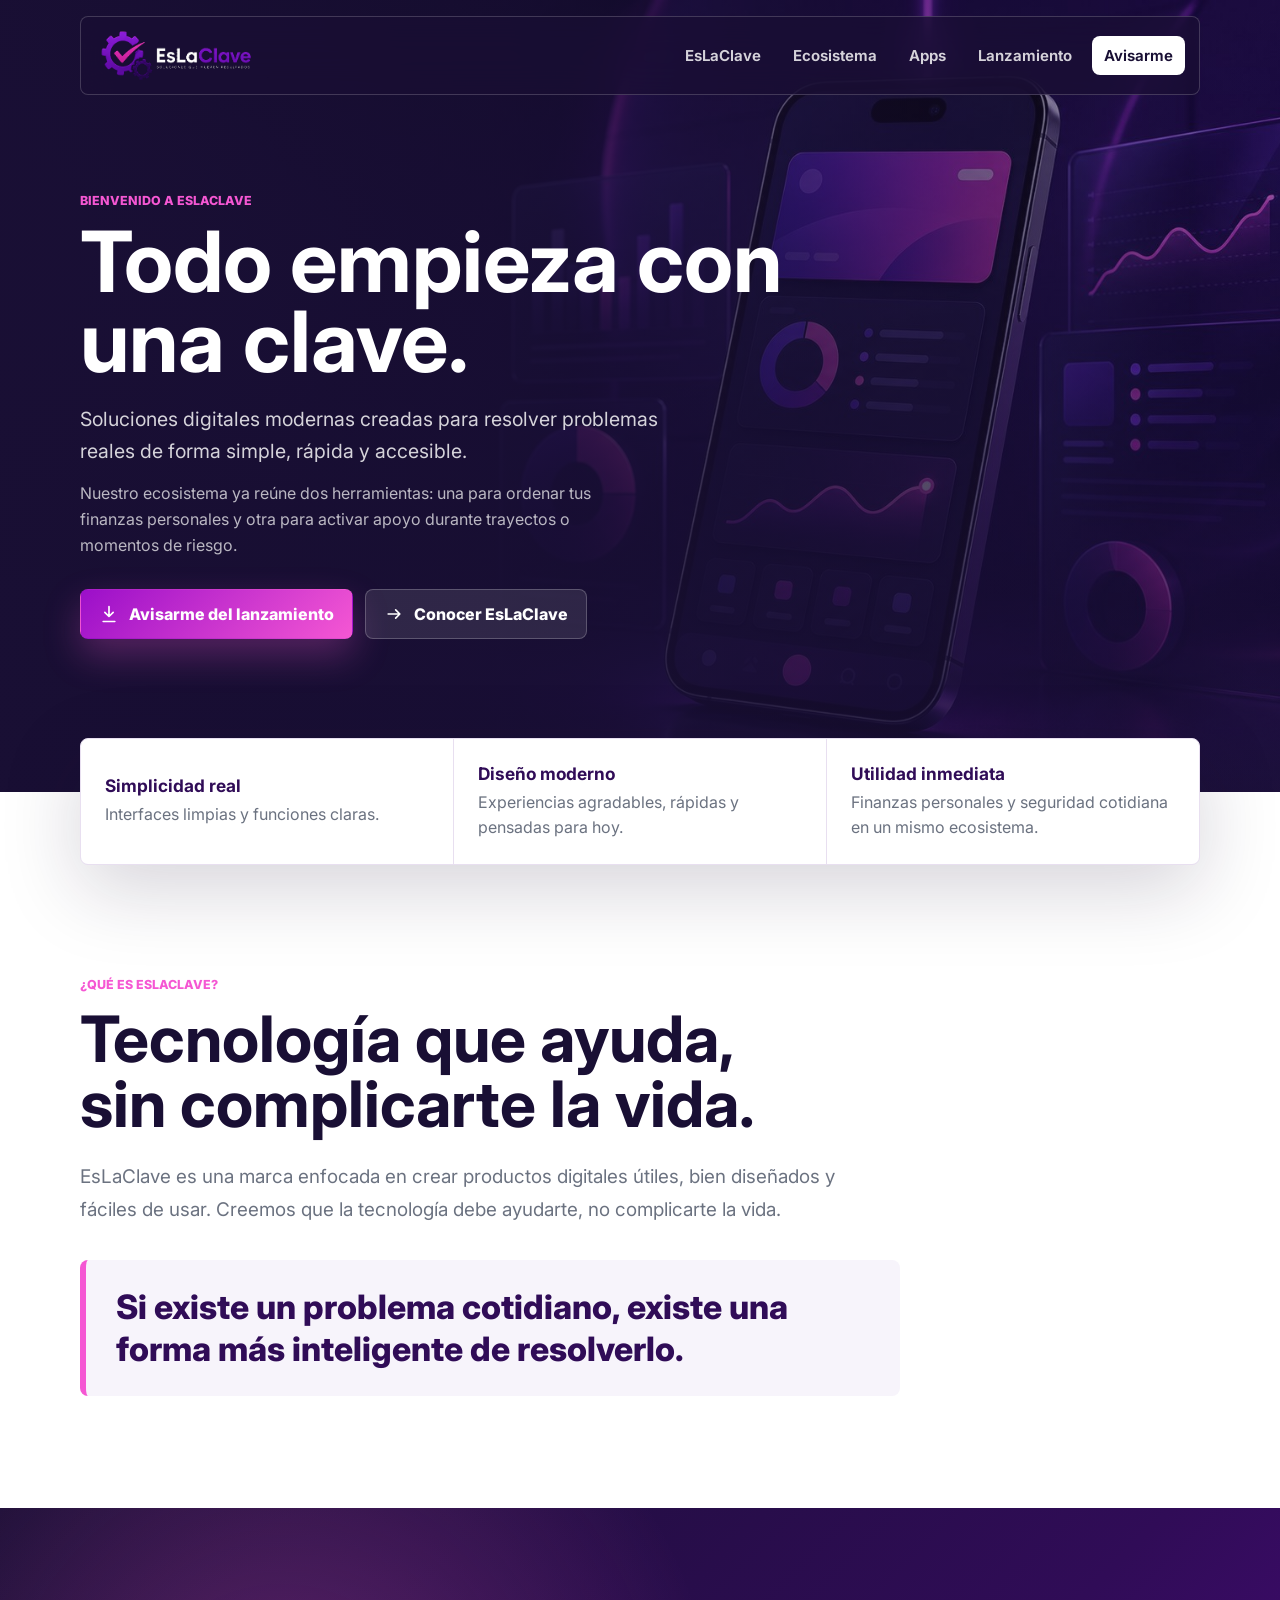
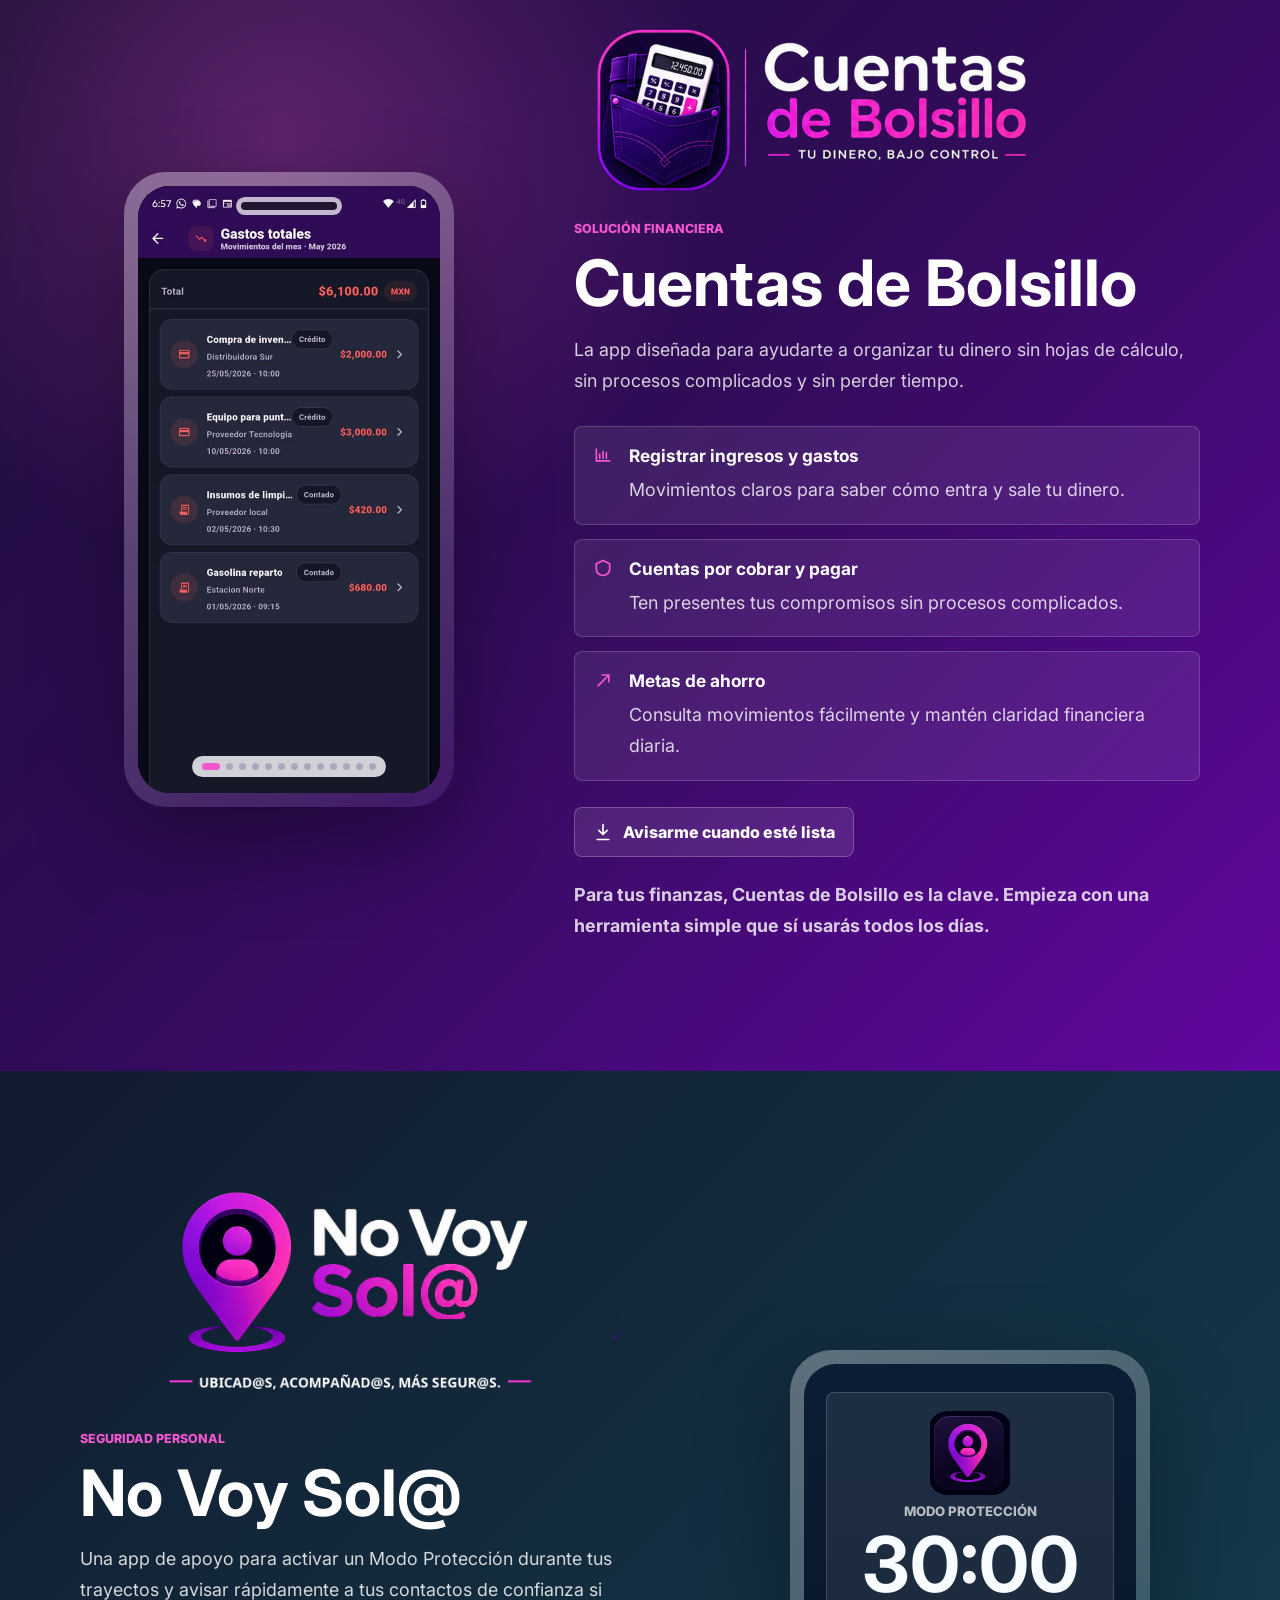
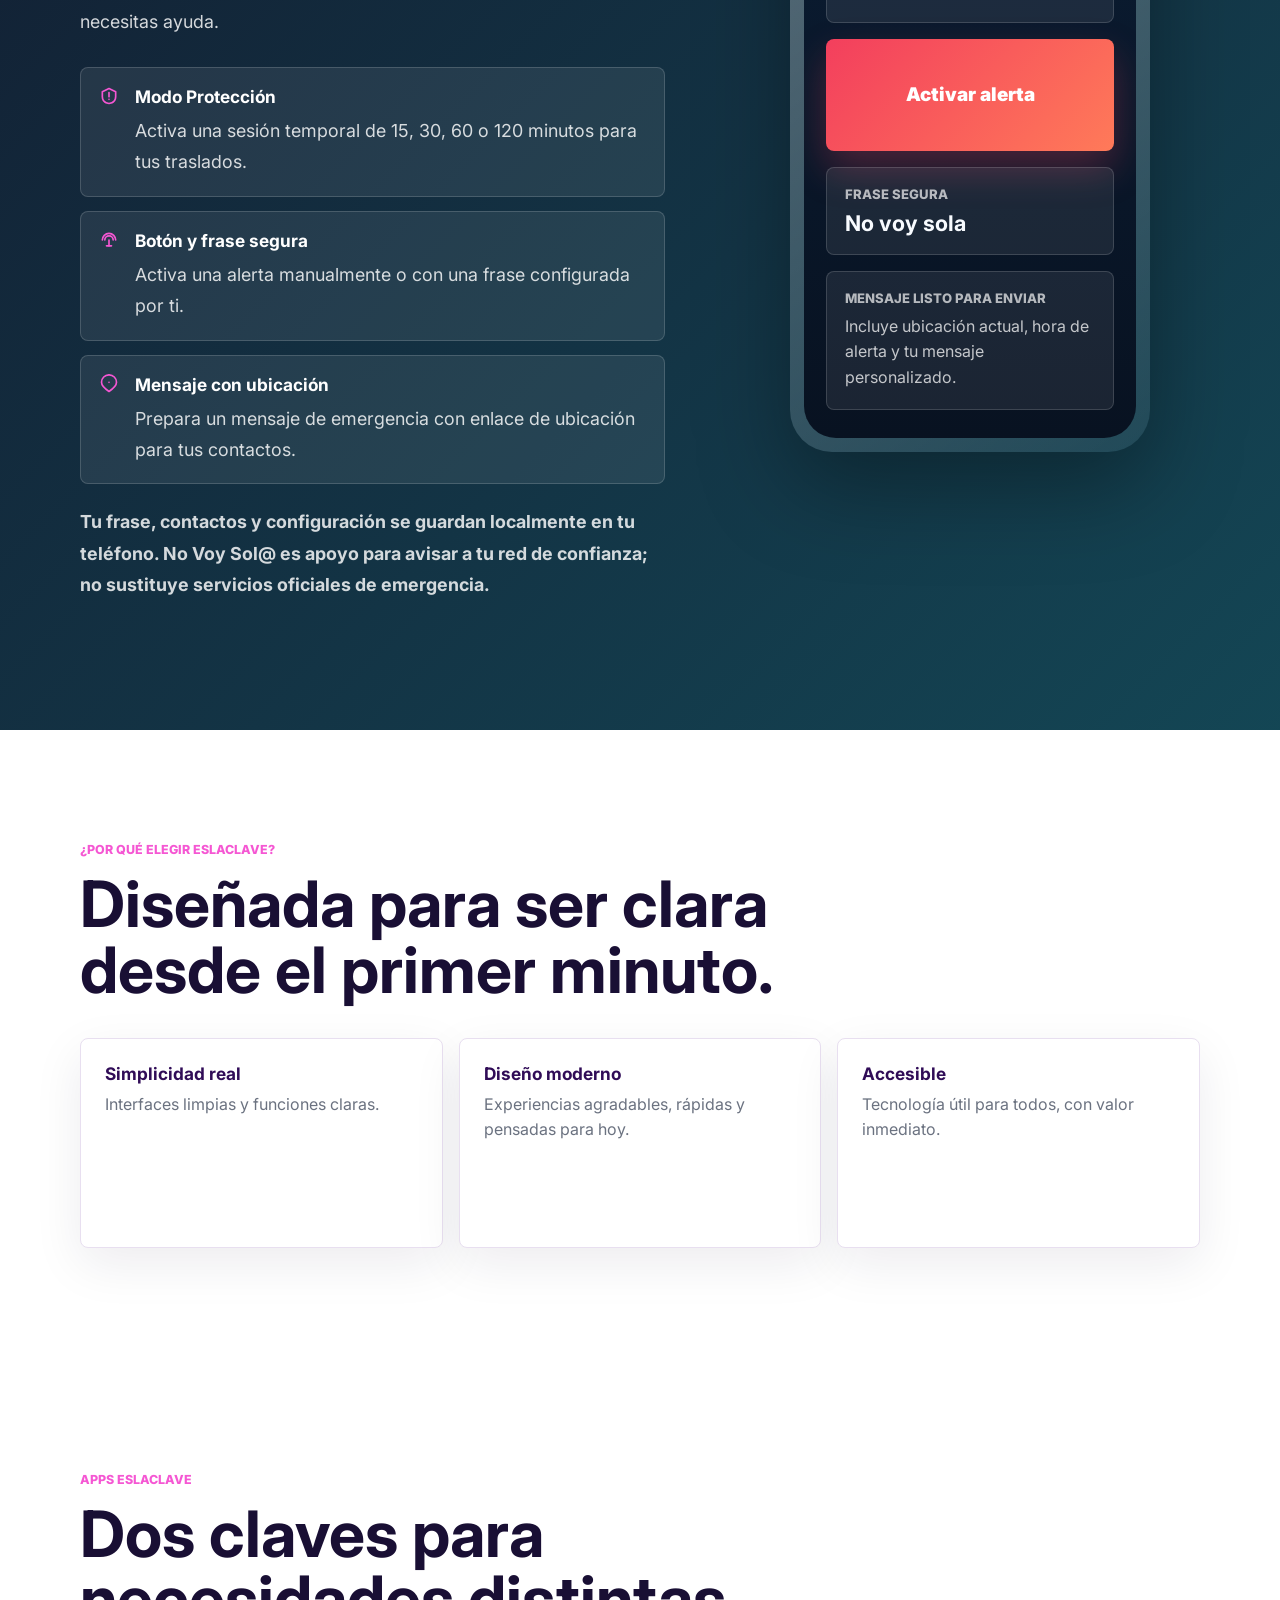
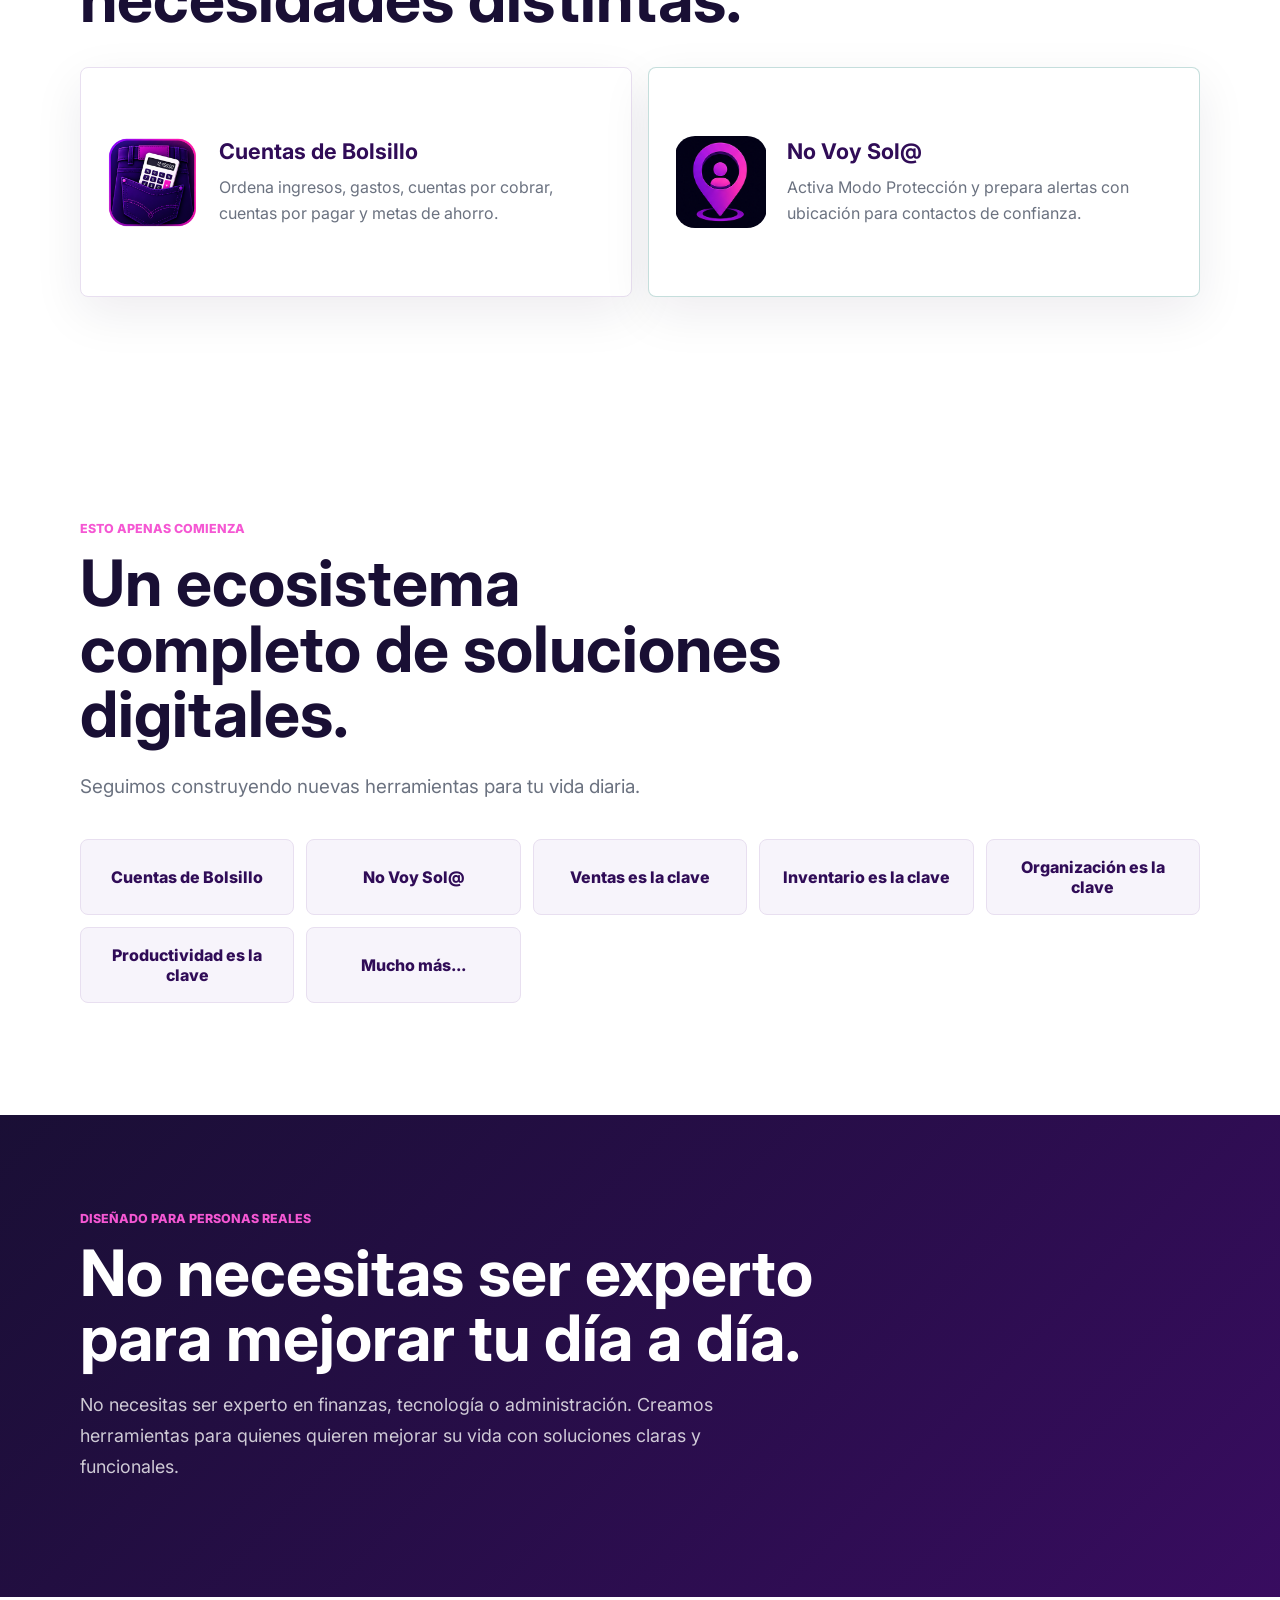
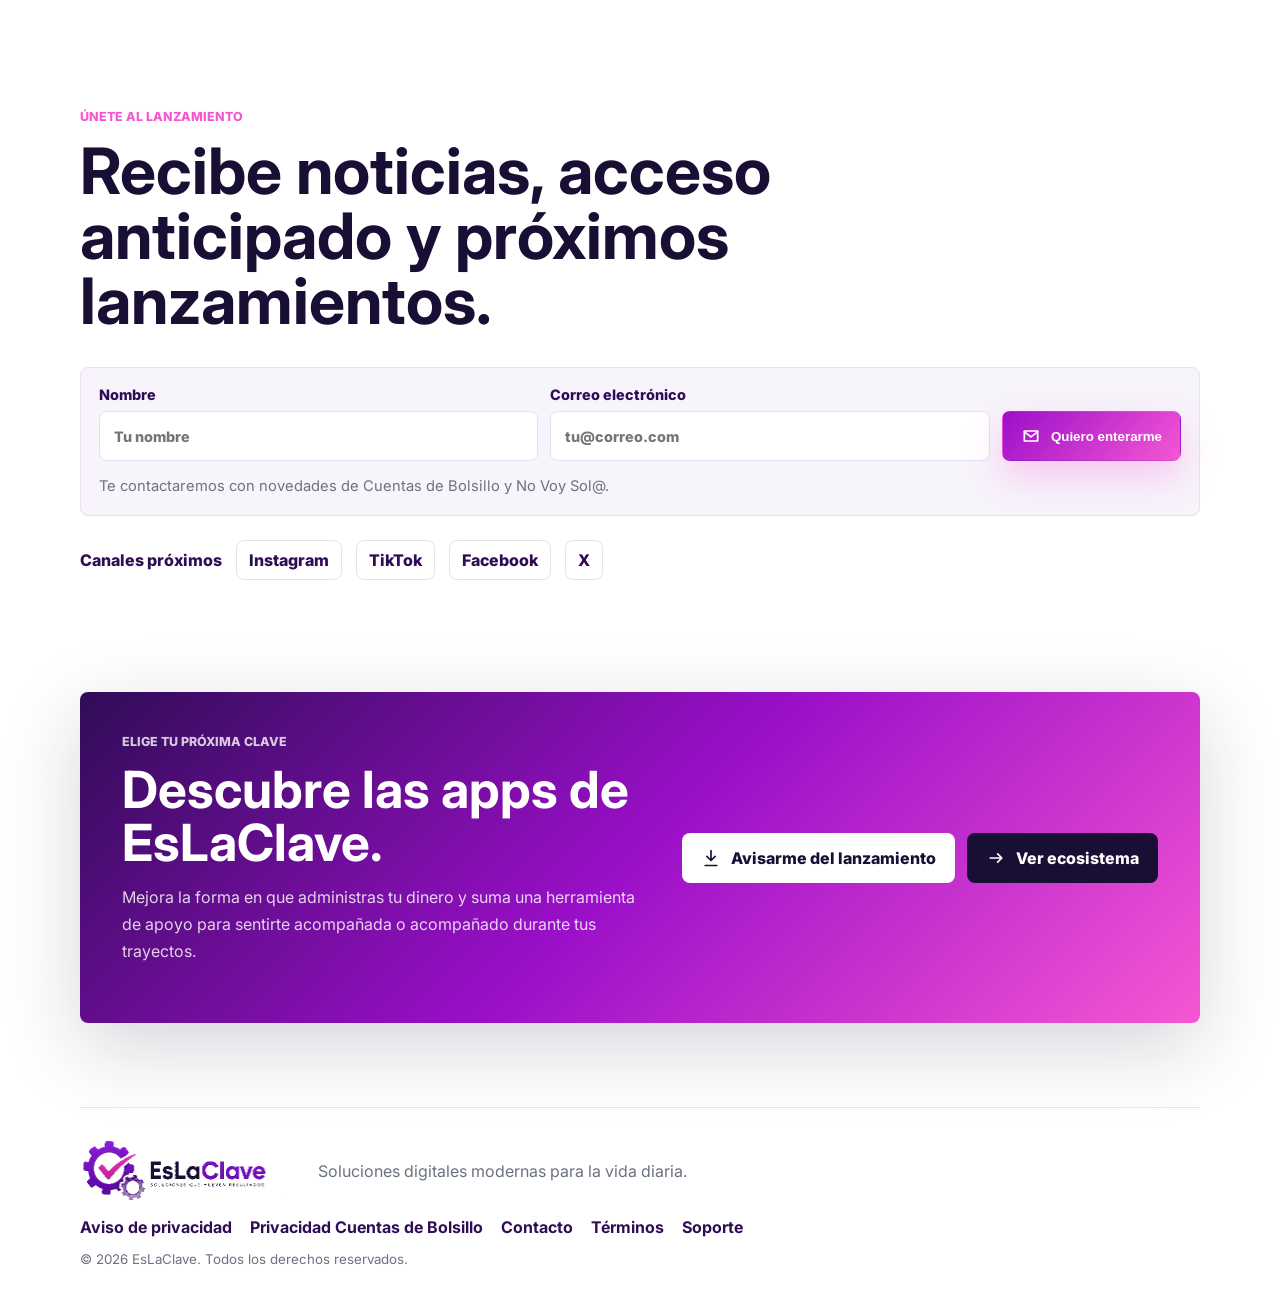
==== commit 48cec539: "Add No Voy Sol@ to landing page" ====
--- a/index.html
+++ b/index.html
@@ -5,7 +5,7 @@
     <meta name="viewport" content="width=device-width, initial-scale=1">
     <meta
       name="description"
-      content="EsLaClave es un ecosistema de soluciones digitales simples, útiles y accesibles. Conoce Cuentas de Bolsillo, la app para organizar tus finanzas personales."
+      content="EsLaClave es un ecosistema de soluciones digitales simples, útiles y accesibles. Conoce Cuentas de Bolsillo y No Voy Sol@."
     >
     <title>EsLaClave | Soluciones digitales simples</title>
     <meta name="theme-color" content="#190f34">
@@ -35,7 +35,7 @@
       <nav class="site-nav" aria-label="Navegación principal" data-nav>
         <a href="#que-es">EsLaClave</a>
         <a href="#ecosistema">Ecosistema</a>
-        <a href="#producto">Cuentas de Bolsillo</a>
+        <a href="#producto">Apps</a>
         <a href="#lanzamiento">Lanzamiento</a>
         <a class="nav-cta" href="#lanzamiento">Avisarme</a>
       </nav>
@@ -56,8 +56,8 @@
             simple, rápida y accesible.
           </p>
           <p class="hero-copy hero-copy-secondary">
-            Comenzamos con una necesidad universal: tomar control del dinero personal.
-            Muy pronto expandiremos nuestro ecosistema con nuevas herramientas para tu vida diaria.
+            Nuestro ecosistema ya reúne dos herramientas: una para ordenar tus finanzas
+            personales y otra para activar apoyo durante trayectos o momentos de riesgo.
           </p>
           <div class="hero-actions">
             <a class="button button-primary" href="#descarga">
@@ -87,7 +87,7 @@
         </div>
         <div>
           <strong>Utilidad inmediata</strong>
-          <span>Herramientas que sirven desde el primer minuto.</span>
+          <span>Finanzas personales y seguridad cotidiana en un mismo ecosistema.</span>
         </div>
       </section>
 
@@ -132,7 +132,7 @@
 
         <div class="product-copy">
           <img class="product-logo" src="assets/brand/cuentas-de-bolsillo-logo-horizontal.png" alt="Cuentas de Bolsillo">
-          <p class="eyebrow">Nuestra primera solución</p>
+          <p class="eyebrow">Solución financiera</p>
           <h2 id="product-title">Cuentas de Bolsillo</h2>
           <p>
             La app diseñada para ayudarte a organizar tu dinero sin hojas de cálculo, sin
@@ -177,6 +177,76 @@
             Para tus finanzas, Cuentas de Bolsillo es la clave. Empieza con una herramienta
             simple que sí usarás todos los días.
           </p>
+        </div>
+      </section>
+
+      <section class="nvs-band" id="no-voy-sola" aria-labelledby="nvs-title">
+        <div class="nvs-copy">
+          <img class="nvs-logo" src="assets/brand/nvs/logo-horizontal-slogan-grande.png" alt="No Voy Sol@">
+          <p class="eyebrow">Seguridad personal</p>
+          <h2 id="nvs-title">No Voy Sol@</h2>
+          <p>
+            Una app de apoyo para activar un Modo Protección durante tus trayectos y
+            avisar rápidamente a tus contactos de confianza si necesitas ayuda.
+          </p>
+          <div class="feature-list nvs-features">
+            <article>
+              <svg aria-hidden="true" viewBox="0 0 24 24">
+                <path d="M12 3 4 7v6c0 5 3.4 7.5 8 8 4.6-.5 8-3 8-8V7l-8-4Z"></path>
+                <path d="M12 8v5"></path>
+                <path d="M12 16h.01"></path>
+              </svg>
+              <div>
+                <h3>Modo Protección</h3>
+                <p>Activa una sesión temporal de 15, 30, 60 o 120 minutos para tus traslados.</p>
+              </div>
+            </article>
+            <article>
+              <svg aria-hidden="true" viewBox="0 0 24 24">
+                <path d="M4 12a8 8 0 0 1 16 0"></path>
+                <path d="M7 12a5 5 0 0 1 10 0"></path>
+                <path d="M12 12v7"></path>
+                <path d="M9 19h6"></path>
+              </svg>
+              <div>
+                <h3>Botón y frase segura</h3>
+                <p>Activa una alerta manualmente o con una frase configurada por ti.</p>
+              </div>
+            </article>
+            <article>
+              <svg aria-hidden="true" viewBox="0 0 24 24">
+                <path d="M21 10c0 5-9 11-9 11S3 15 3 10a9 9 0 1 1 18 0Z"></path>
+                <path d="M12 10h.01"></path>
+              </svg>
+              <div>
+                <h3>Mensaje con ubicación</h3>
+                <p>Prepara un mensaje de emergencia con enlace de ubicación para tus contactos.</p>
+              </div>
+            </article>
+          </div>
+          <p class="product-note">
+            Tu frase, contactos y configuración se guardan localmente en tu teléfono. No Voy Sol@
+            es apoyo para avisar a tu red de confianza; no sustituye servicios oficiales de emergencia.
+          </p>
+        </div>
+
+        <div class="nvs-visual" aria-label="Vista conceptual de No Voy Sol@">
+          <div class="nvs-phone">
+            <div class="nvs-status">
+              <img src="assets/brand/nvs/icono.png" alt="">
+              <span>Modo Protección</span>
+              <strong>30:00</strong>
+            </div>
+            <button class="nvs-alert" type="button" tabindex="-1">Activar alerta</button>
+            <div class="nvs-safe-phrase">
+              <span>Frase segura</span>
+              <strong>No voy sola</strong>
+            </div>
+            <div class="nvs-message">
+              <span>Mensaje listo para enviar</span>
+              <p>Incluye ubicación actual, hora de alerta y tu mensaje personalizado.</p>
+            </div>
+          </div>
         </div>
       </section>
 
@@ -201,16 +271,40 @@
         </div>
       </section>
 
+      <section class="section app-overview" aria-labelledby="apps-title">
+        <div class="section-heading">
+          <p class="eyebrow">Apps EsLaClave</p>
+          <h2 id="apps-title">Dos claves para necesidades distintas.</h2>
+        </div>
+        <div class="app-grid">
+          <article class="app-card">
+            <img src="assets/brand/cuentas-de-bolsillo-icono-app.png" alt="">
+            <div>
+              <h3>Cuentas de Bolsillo</h3>
+              <p>Ordena ingresos, gastos, cuentas por cobrar, cuentas por pagar y metas de ahorro.</p>
+            </div>
+          </article>
+          <article class="app-card app-card-nvs">
+            <img src="assets/brand/nvs/logo-simplificado.png" alt="">
+            <div>
+              <h3>No Voy Sol@</h3>
+              <p>Activa Modo Protección y prepara alertas con ubicación para contactos de confianza.</p>
+            </div>
+          </article>
+        </div>
+      </section>
+
       <section class="section roadmap" aria-labelledby="roadmap-title">
         <div class="section-heading">
           <p class="eyebrow">Esto apenas comienza</p>
           <h2 id="roadmap-title">Un ecosistema completo de soluciones digitales.</h2>
         </div>
         <p class="section-lead">
-          Estamos construyendo nuevas herramientas para tu vida diaria.
+          Seguimos construyendo nuevas herramientas para tu vida diaria.
         </p>
         <div class="pill-grid" aria-label="Próximas soluciones de EsLaClave">
-          <span>Negocio es la clave</span>
+          <span>Cuentas de Bolsillo</span>
+          <span>No Voy Sol@</span>
           <span>Ventas es la clave</span>
           <span>Inventario es la clave</span>
           <span>Organización es la clave</span>
@@ -251,7 +345,7 @@
             </svg>
             Quiero enterarme
           </button>
-          <p class="form-note" data-form-status>Te contactaremos cuando Cuentas de Bolsillo esté lista.</p>
+          <p class="form-note" data-form-status>Te contactaremos con novedades de Cuentas de Bolsillo y No Voy Sol@.</p>
         </form>
         <div class="social-links" aria-label="Canales próximos">
           <span>Canales próximos</span>
@@ -264,11 +358,11 @@
 
       <section class="download" id="descarga" aria-labelledby="download-title">
         <div>
-          <p class="eyebrow">Empieza con la primera clave</p>
-          <h2 id="download-title">Descubre Cuentas de Bolsillo.</h2>
+          <p class="eyebrow">Elige tu próxima clave</p>
+          <h2 id="download-title">Descubre las apps de EsLaClave.</h2>
           <p>
-            Mejora la forma en que administras tu dinero con una herramienta simple,
-            clara y pensada para el uso diario.
+            Mejora la forma en que administras tu dinero y suma una herramienta de apoyo
+            para sentirte acompañada o acompañado durante tus trayectos.
           </p>
         </div>
         <div class="download-actions">
@@ -282,7 +376,7 @@
             <svg aria-hidden="true" viewBox="0 0 24 24">
               <path d="M5 12h14m0 0-5-5m5 5-5 5"></path>
             </svg>
-            Ver próximas soluciones
+            Ver ecosistema
           </a>
         </div>
       </section>
@@ -327,7 +421,7 @@
         const correo = data.get("correo");
         const subject = encodeURIComponent("Quiero enterarme de EsLaClave");
         const body = encodeURIComponent(
-          `Hola, quiero recibir noticias del lanzamiento de Cuentas de Bolsillo.\n\nNombre: ${nombre}\nCorreo: ${correo}`
+          `Hola, quiero recibir noticias de Cuentas de Bolsillo y No Voy Sol@.\n\nNombre: ${nombre}\nCorreo: ${correo}`
         );
 
         status.textContent = "Se abrirá tu correo para enviar la solicitud.";
--- a/styles.css
+++ b/styles.css
@@ -526,6 +526,123 @@
   color: var(--white);
 }
 
+.nvs-band {
+  display: grid;
+  grid-template-columns: minmax(320px, 1.12fr) minmax(280px, 0.88fr);
+  gap: clamp(34px, 6vw, 76px);
+  align-items: center;
+  padding: 112px max(24px, calc((100vw - 1120px) / 2));
+  color: var(--white);
+  background:
+    linear-gradient(135deg, rgba(18, 26, 46, 0.96), rgba(20, 67, 83, 0.94)),
+    linear-gradient(135deg, #11223f, #0e766e);
+}
+
+.nvs-copy p:not(.eyebrow) {
+  max-width: 680px;
+  color: rgba(255, 255, 255, 0.82);
+  font-size: 1.12rem;
+  line-height: 1.75;
+}
+
+.nvs-copy h2 {
+  color: var(--white);
+}
+
+.nvs-logo {
+  width: min(540px, 100%);
+  height: auto;
+  display: block;
+  margin: 0 0 24px;
+  border-radius: 8px;
+}
+
+.nvs-features svg {
+  color: #71f6d8;
+}
+
+.nvs-visual {
+  justify-self: center;
+  width: min(360px, 100%);
+  padding: 14px;
+  border-radius: 42px;
+  background: linear-gradient(145deg, rgba(255, 255, 255, 0.32), rgba(255, 255, 255, 0.06));
+  box-shadow: 0 34px 90px rgba(0, 0, 0, 0.34);
+}
+
+.nvs-phone {
+  min-height: 650px;
+  display: grid;
+  align-content: start;
+  gap: 16px;
+  padding: 28px 22px;
+  overflow: hidden;
+  color: #f8fbff;
+  background:
+    linear-gradient(180deg, rgba(11, 31, 55, 0.9), rgba(8, 18, 33, 0.98)),
+    #081221;
+  border-radius: 32px;
+}
+
+.nvs-status,
+.nvs-safe-phrase,
+.nvs-message {
+  display: grid;
+  gap: 8px;
+  padding: 18px;
+  background: rgba(255, 255, 255, 0.08);
+  border: 1px solid rgba(255, 255, 255, 0.15);
+  border-radius: 8px;
+}
+
+.nvs-status {
+  justify-items: center;
+  text-align: center;
+}
+
+.nvs-status img {
+  width: 84px;
+  height: 84px;
+  object-fit: contain;
+  border-radius: 20px;
+}
+
+.nvs-status span,
+.nvs-safe-phrase span,
+.nvs-message span {
+  color: rgba(255, 255, 255, 0.68);
+  font-size: 0.82rem;
+  font-weight: 800;
+  text-transform: uppercase;
+}
+
+.nvs-status strong {
+  font-size: clamp(2.8rem, 8vw, 4.8rem);
+  line-height: 1;
+}
+
+.nvs-alert {
+  min-height: 112px;
+  color: var(--white);
+  font: inherit;
+  font-size: 1.18rem;
+  font-weight: 900;
+  background: linear-gradient(135deg, #f33f5d, #ff7a59);
+  border: 0;
+  border-radius: 8px;
+  box-shadow: 0 18px 38px rgba(243, 63, 93, 0.28);
+}
+
+.nvs-safe-phrase strong {
+  font-size: 1.35rem;
+}
+
+.nvs-message p {
+  margin: 0;
+  color: rgba(255, 255, 255, 0.74);
+  line-height: 1.6;
+}
+
 .feature-list {
   display: grid;
   gap: 14px;
@@ -580,6 +697,49 @@
 
 .card p {
   color: var(--muted);
+}
+
+.app-grid {
+  display: grid;
+  grid-template-columns: repeat(2, minmax(0, 1fr));
+  gap: 16px;
+  margin-top: 36px;
+}
+
+.app-card {
+  display: flex;
+  min-height: 230px;
+  gap: 20px;
+  align-items: center;
+  padding: 26px;
+  background: var(--white);
+  border: 1px solid var(--line);
+  border-radius: 8px;
+  box-shadow: 0 16px 50px rgba(25, 15, 52, 0.08);
+}
+
+.app-card img {
+  width: 92px;
+  height: 92px;
+  flex: 0 0 auto;
+  object-fit: contain;
+  border-radius: 20px;
+}
+
+.app-card h3 {
+  margin: 0 0 10px;
+  color: var(--violet);
+  font-size: 1.35rem;
+}
+
+.app-card p {
+  margin: 0;
+  color: var(--muted);
+  line-height: 1.65;
+}
+
+.app-card-nvs {
+  border-color: rgba(14, 118, 110, 0.24);
 }
 
 .people-band {
@@ -882,16 +1042,23 @@
 
   .trust-strip,
   .cards,
+  .app-grid,
   .pill-grid,
   .product-band,
+  .nvs-band,
   .download,
   .signup-form {
     grid-template-columns: 1fr;
   }
 
-  .product-band {
+  .product-band,
+  .nvs-band {
     padding-top: 84px;
     padding-bottom: 84px;
+  }
+
+  .nvs-visual {
+    order: -1;
   }
 
   .download {
@@ -938,7 +1105,17 @@
   }
 
   .trust-strip div,
-  .card {
+  .card,
+  .app-card {
     padding: 20px;
   }
-}
+
+  .app-card {
+    align-items: flex-start;
+    flex-direction: column;
+  }
+
+  .nvs-phone {
+    min-height: 560px;
+  }
+}
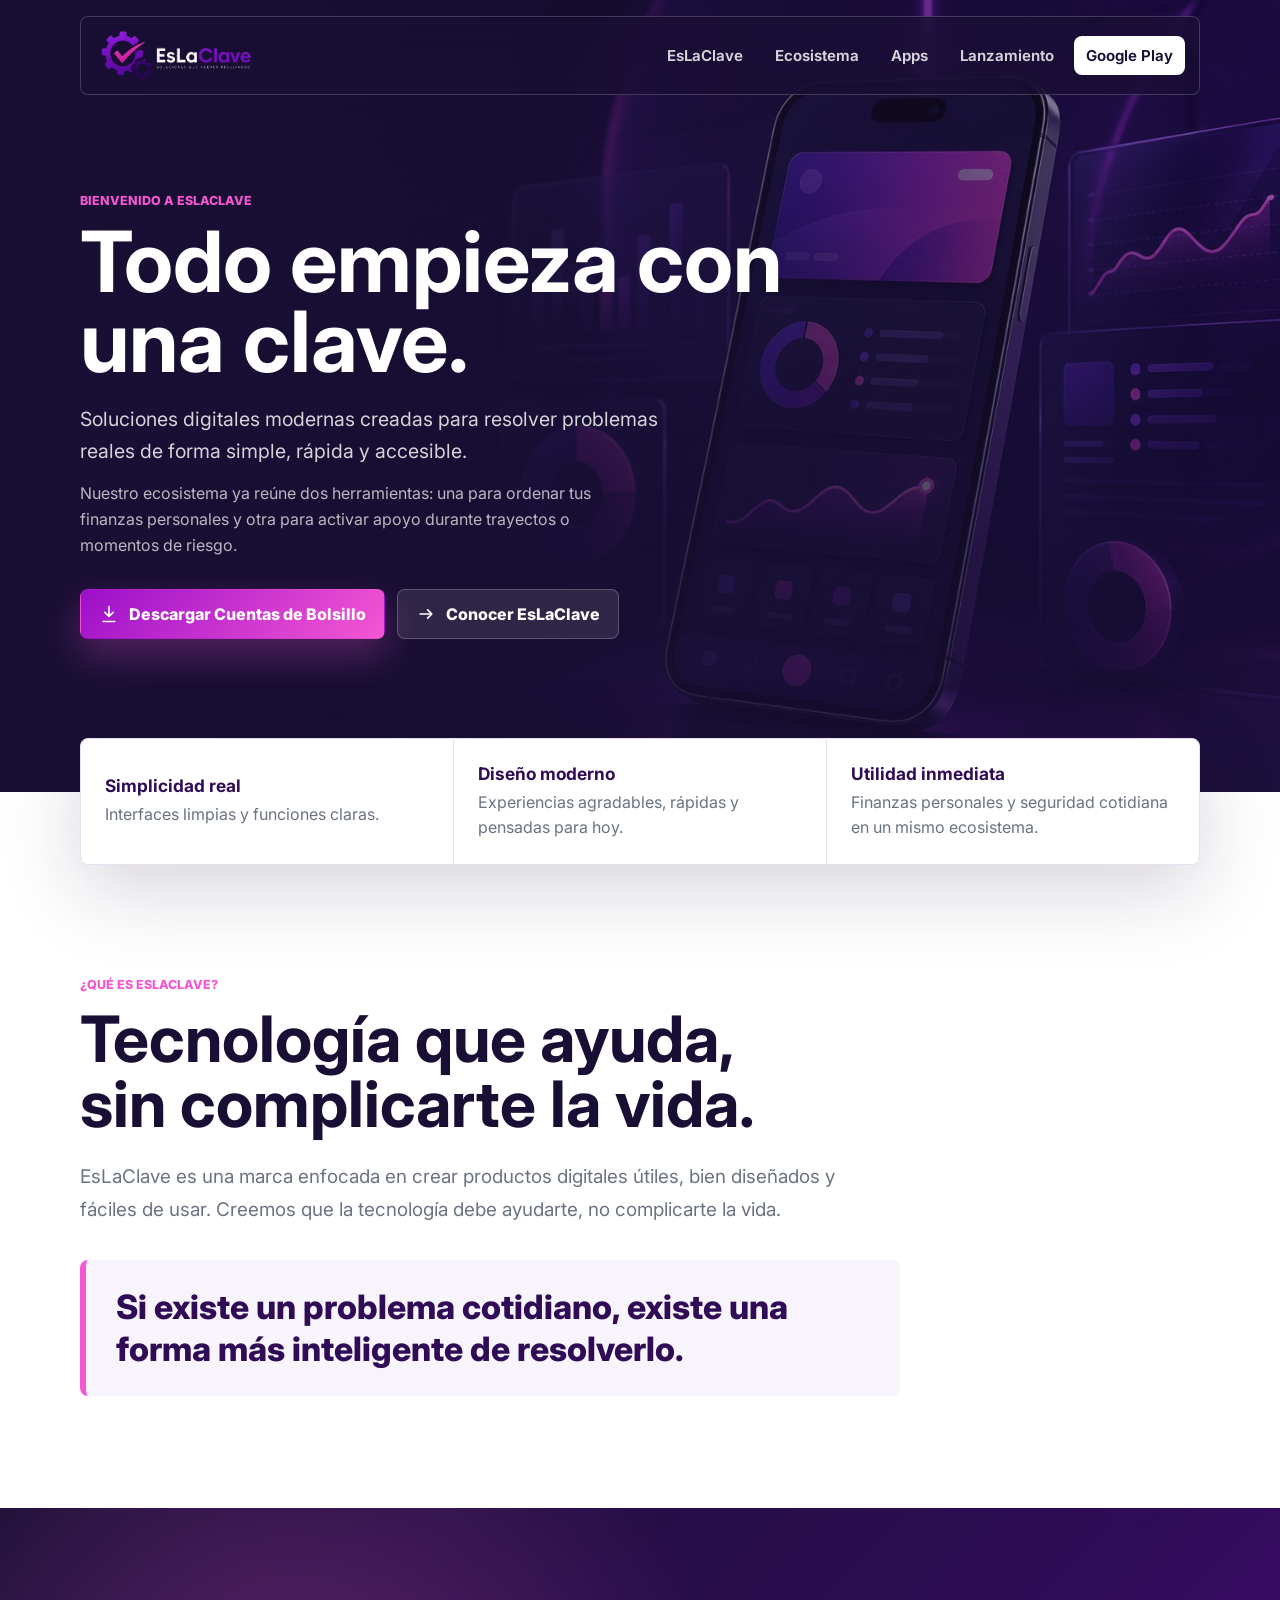
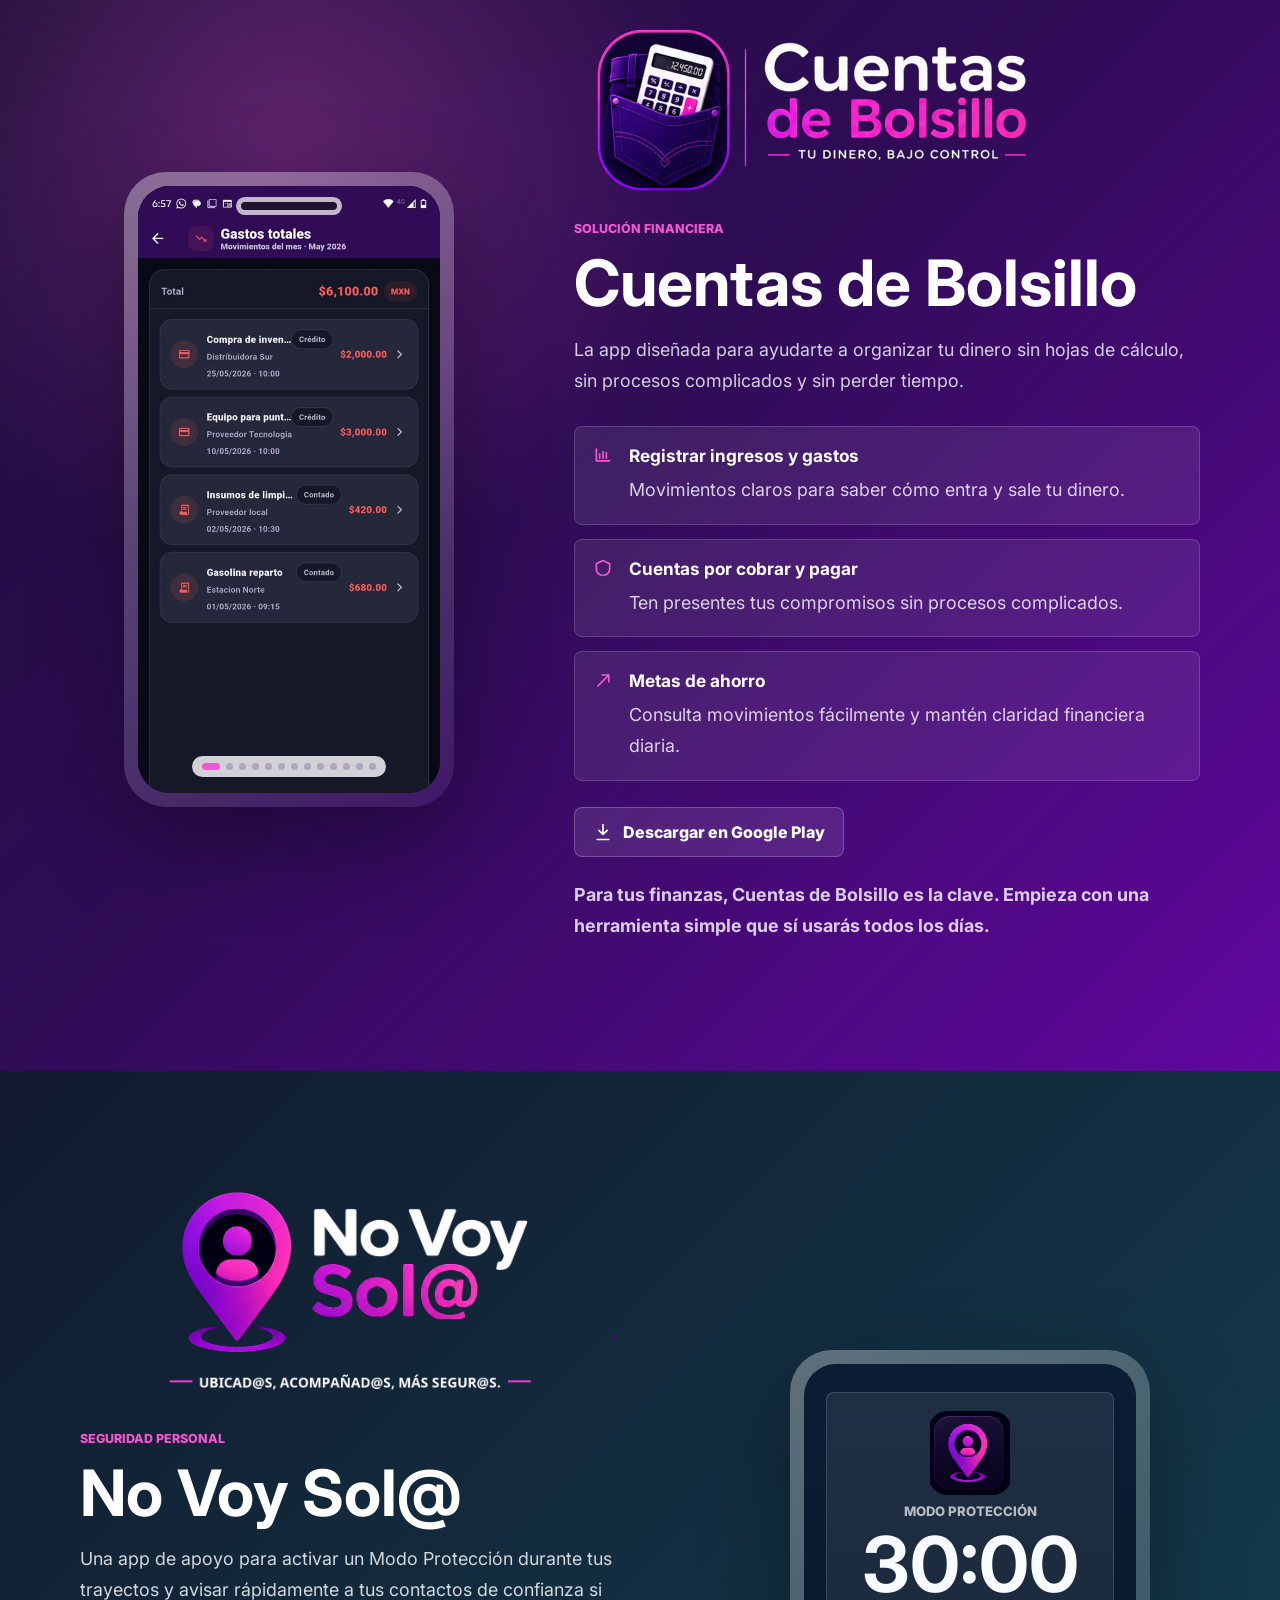
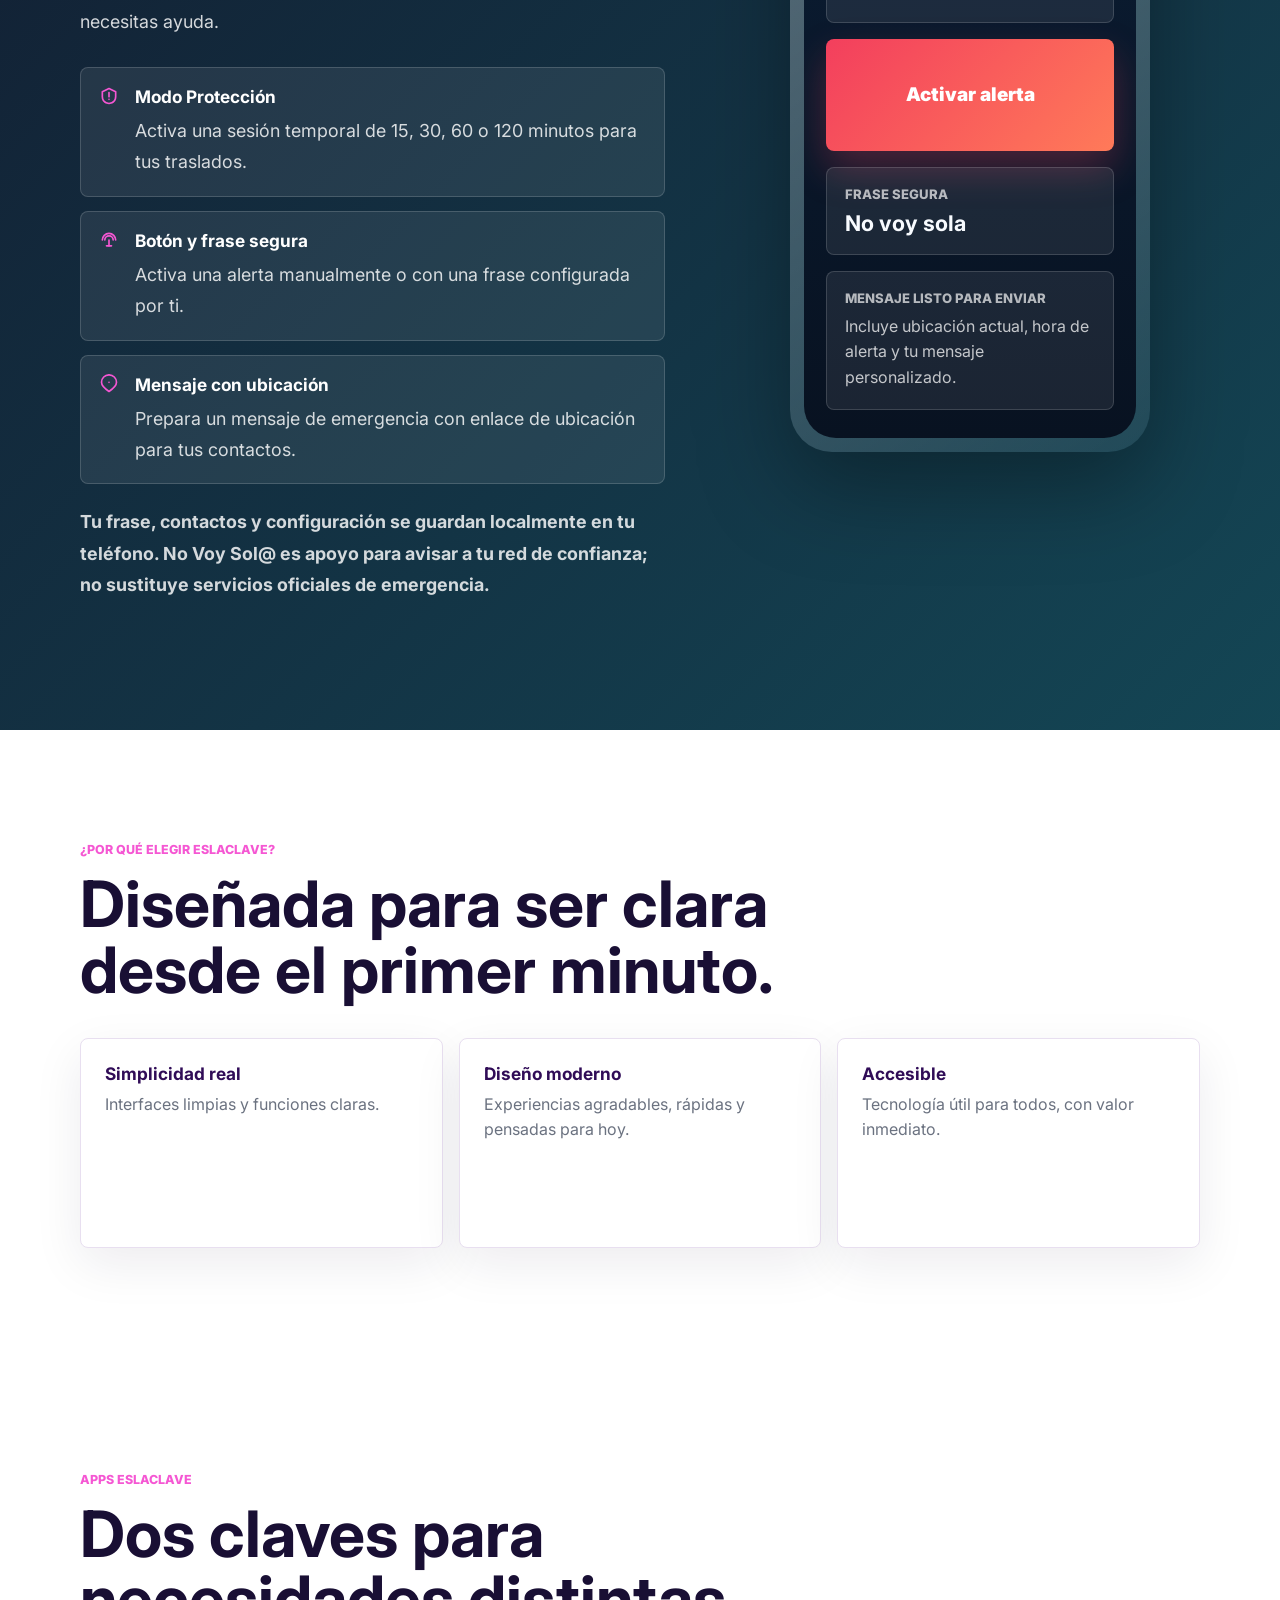
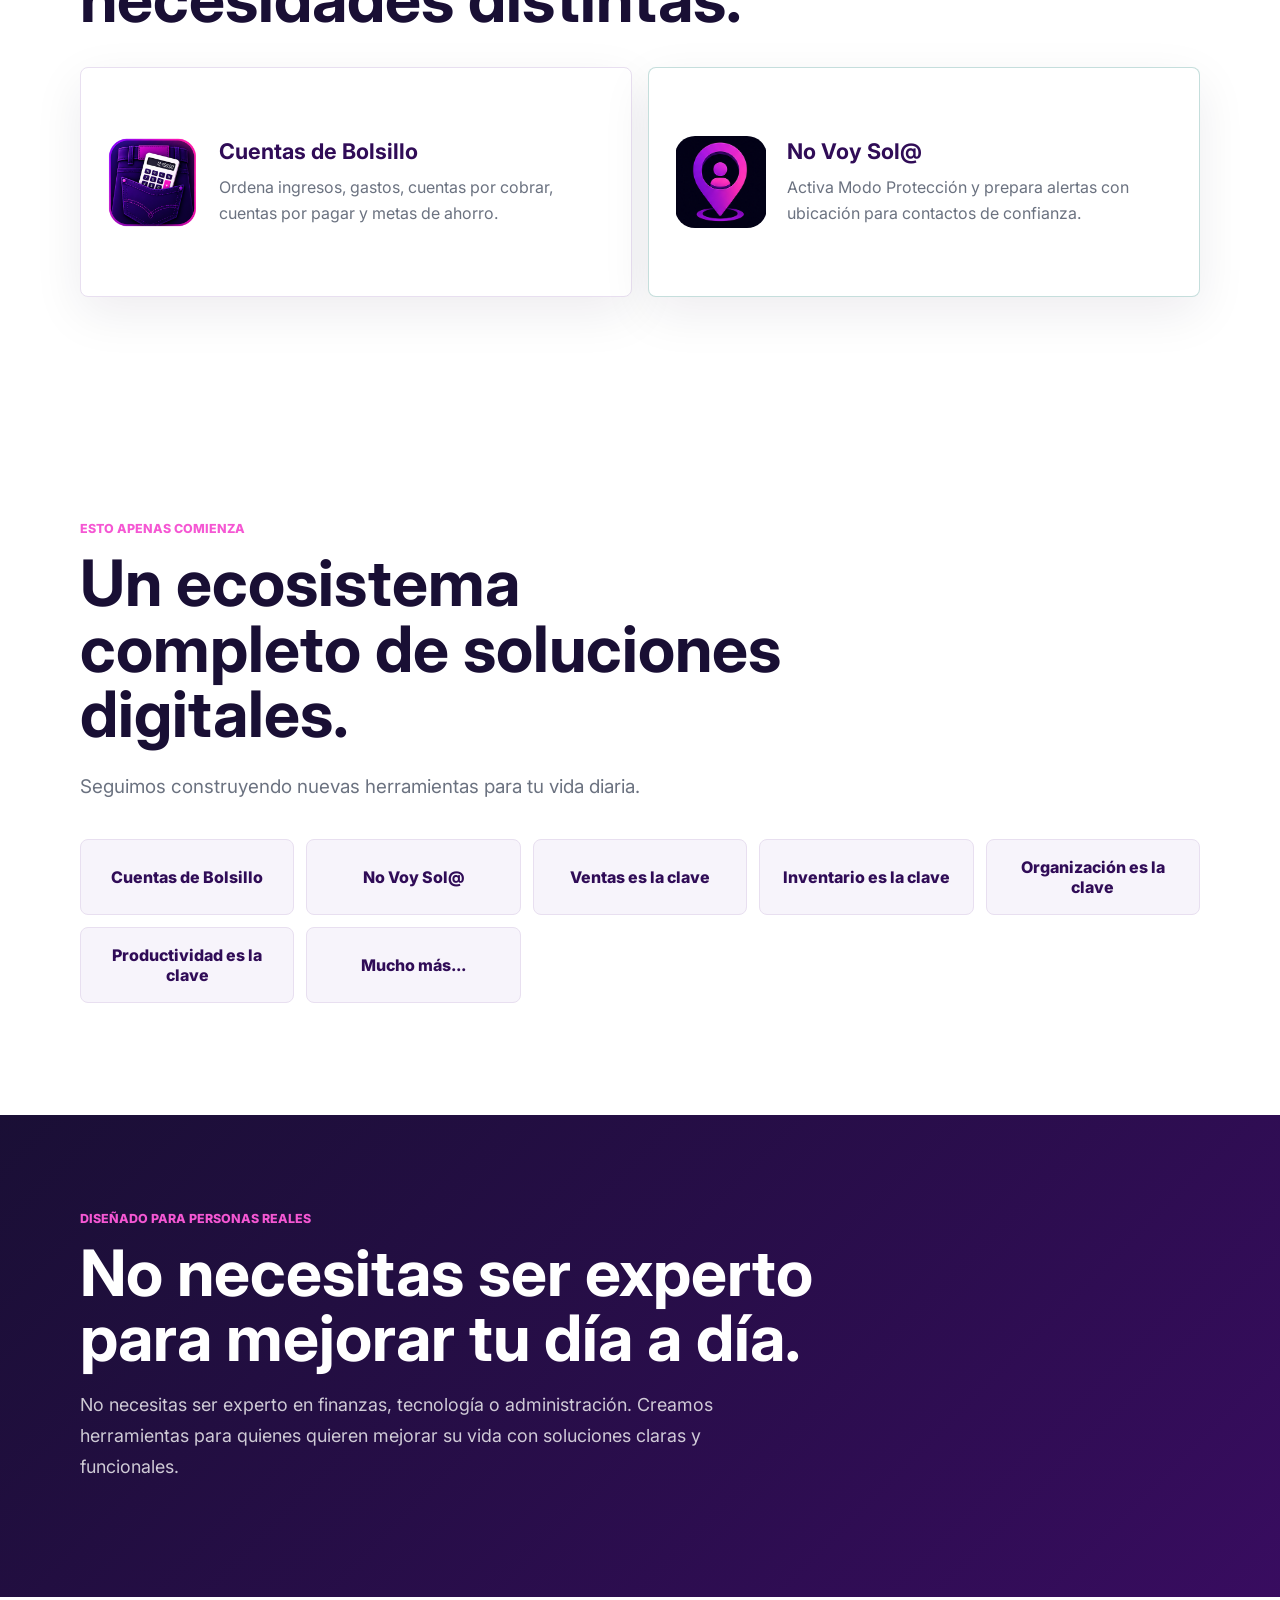
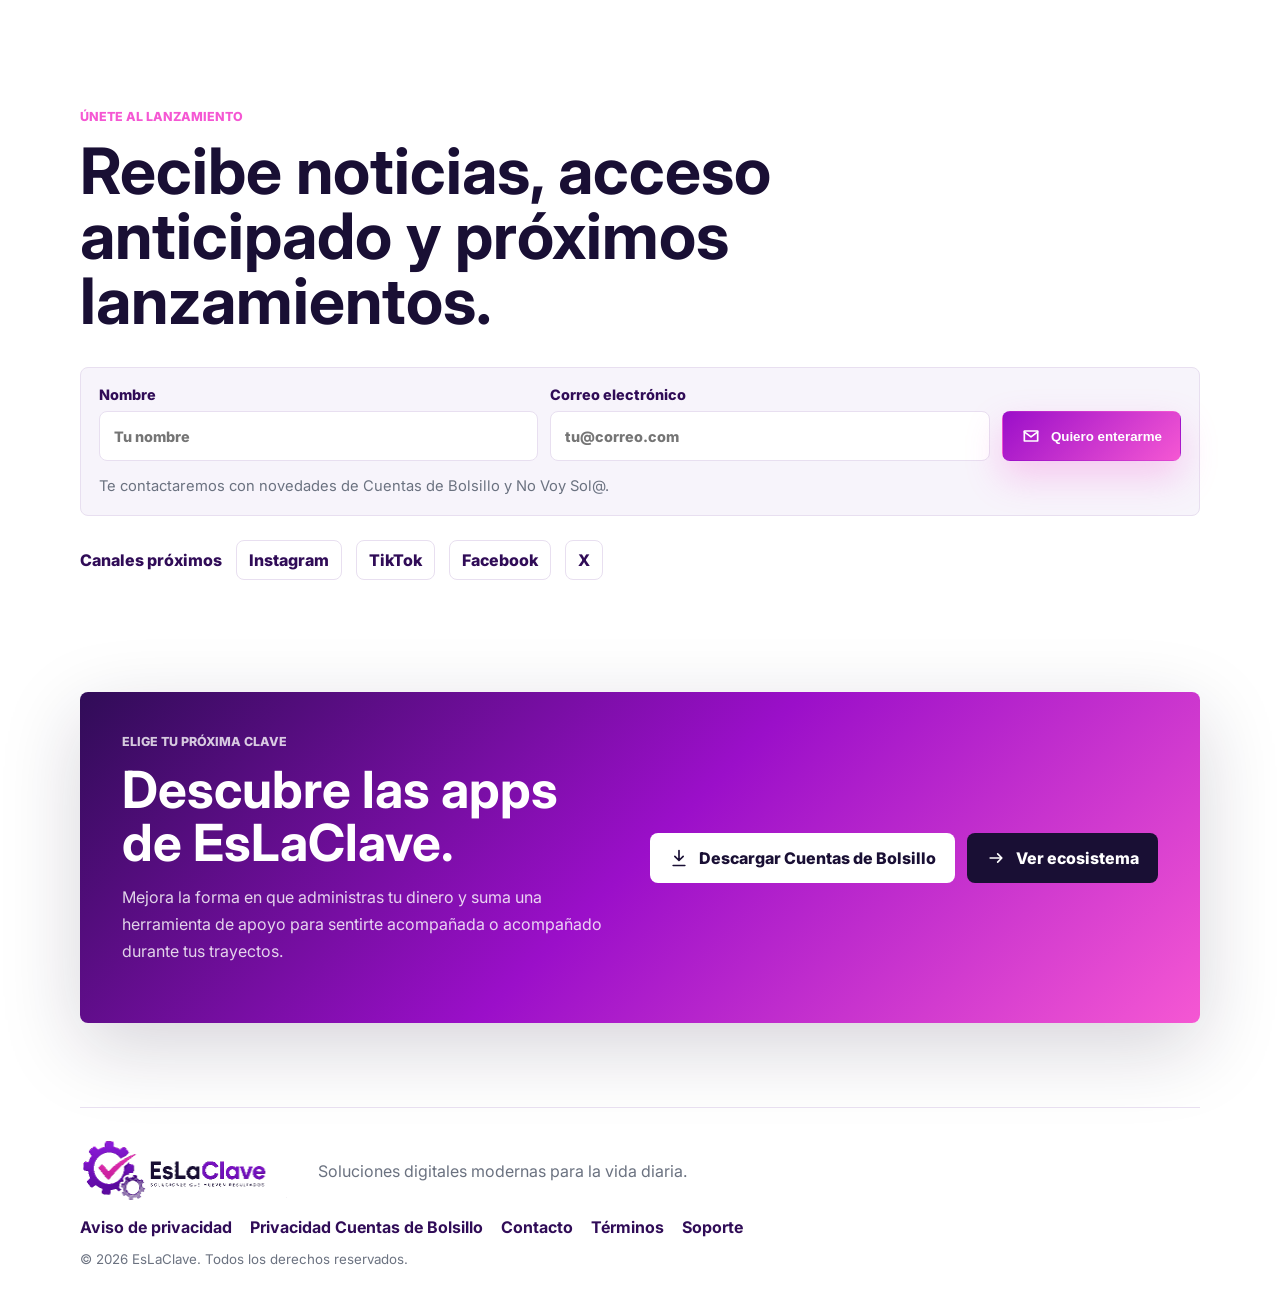
==== commit 0d00ab48: "Actualiza enlace de Google Play" ====
--- a/index.html
+++ b/index.html
@@ -37,7 +37,7 @@
         <a href="#ecosistema">Ecosistema</a>
         <a href="#producto">Apps</a>
         <a href="#lanzamiento">Lanzamiento</a>
-        <a class="nav-cta" href="#lanzamiento">Avisarme</a>
+        <a class="nav-cta" href="https://play.google.com/store/apps/details?id=com.cdb.cuentasdebolsillo" target="_blank" rel="noopener">Google Play</a>
       </nav>
     </header>
 
@@ -60,11 +60,11 @@
             personales y otra para activar apoyo durante trayectos o momentos de riesgo.
           </p>
           <div class="hero-actions">
-            <a class="button button-primary" href="#descarga">
+            <a class="button button-primary" href="https://play.google.com/store/apps/details?id=com.cdb.cuentasdebolsillo" target="_blank" rel="noopener">
               <svg aria-hidden="true" viewBox="0 0 24 24">
                 <path d="M12 3v12m0 0 5-5m-5 5-5-5M5 21h14"></path>
               </svg>
-              Avisarme del lanzamiento
+              Descargar Cuentas de Bolsillo
             </a>
             <a class="button button-secondary" href="#que-es">
               <svg aria-hidden="true" viewBox="0 0 24 24">
@@ -167,11 +167,11 @@
               </div>
             </article>
           </div>
-          <a class="button button-secondary product-cta" href="#lanzamiento">
+          <a class="button button-secondary product-cta" href="https://play.google.com/store/apps/details?id=com.cdb.cuentasdebolsillo" target="_blank" rel="noopener">
             <svg aria-hidden="true" viewBox="0 0 24 24">
               <path d="M12 3v12m0 0 5-5m-5 5-5-5M5 21h14"></path>
             </svg>
-            Avisarme cuando esté lista
+            Descargar en Google Play
           </a>
           <p class="product-note">
             Para tus finanzas, Cuentas de Bolsillo es la clave. Empieza con una herramienta
@@ -366,11 +366,11 @@
           </p>
         </div>
         <div class="download-actions">
-          <a class="button button-primary" href="#lanzamiento">
+          <a class="button button-primary" href="https://play.google.com/store/apps/details?id=com.cdb.cuentasdebolsillo" target="_blank" rel="noopener">
             <svg aria-hidden="true" viewBox="0 0 24 24">
               <path d="M12 3v12m0 0 5-5m-5 5-5-5M5 21h14"></path>
             </svg>
-            Avisarme del lanzamiento
+            Descargar Cuentas de Bolsillo
           </a>
           <a class="button button-dark" href="#ecosistema">
             <svg aria-hidden="true" viewBox="0 0 24 24">
